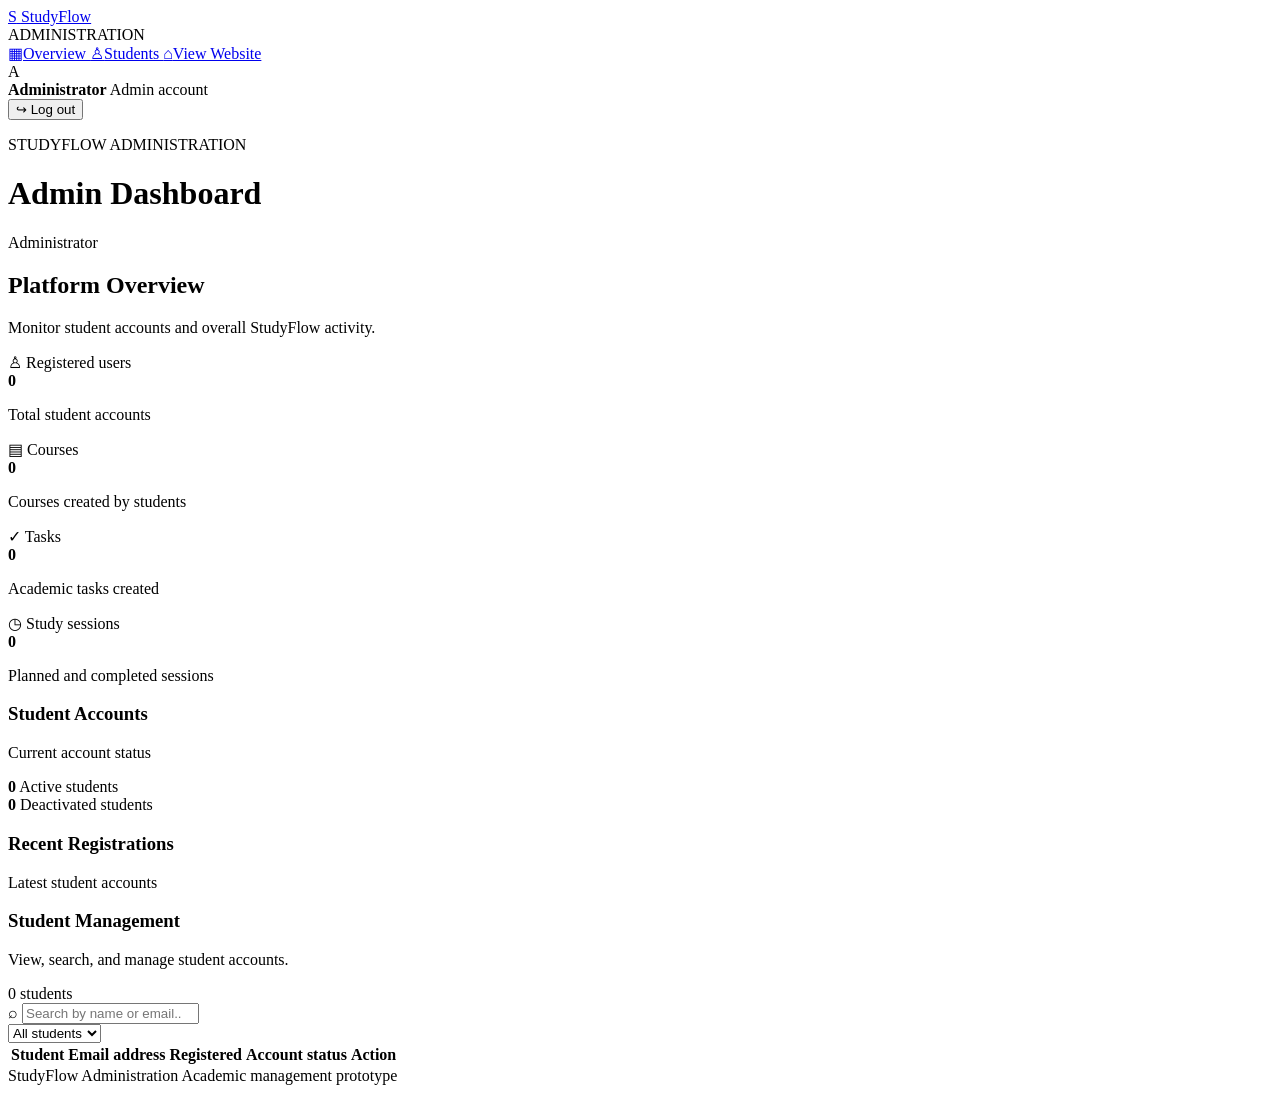
==== pages/admin-dashboard.html @ 158f88f8 "pages of my project" ====
<!DOCTYPE html>
<html lang="en">
<head>
    <meta charset="UTF-8">
    <meta name="viewport" content="width=device-width, initial-scale=1.0">
    <meta name="description" content="StudyFlow administrator dashboard.">
    <title>Admin Dashboard | StudyFlow</title>

    <link rel="stylesheet" href="../css/style.css">
    <link rel="stylesheet" href="../css/components.css">
    <link rel="stylesheet" href="../css/dashboard.css">
    <link rel="stylesheet" href="../css/responsive.css">

</head>

<body class="courses-page admin-page">
<div class="dashboard-layout">

    <aside class="sidebar">
        <a href="../index.html" class="sidebar-brand">
            <span class="brand-mark">S</span>
            <span>StudyFlow</span>
        </a>

        <div class="sidebar-section-label">ADMINISTRATION</div>

        <nav class="sidebar-nav">
            <a href="admin-dashboard.html" class="sidebar-link active">
                <span class="nav-icon">▦</span>Overview
            </a>
            <a href="#student-management" class="sidebar-link">
                <span class="nav-icon">♙</span>Students
            </a>
            <a href="../index.html" class="sidebar-link">
                <span class="nav-icon">⌂</span>View Website
            </a>
        </nav>

        <div class="sidebar-bottom">
            <div class="sidebar-user">
                <div class="user-avatar" id="admin-avatar">A</div>
                <div class="sidebar-user-info">
                    <strong id="admin-name">Administrator</strong>
                    <span>Admin account</span>
                </div>
            </div>

            <button type="button" class="sidebar-logout" id="admin-logout">
                ↪ Log out
            </button>
        </div>
    </aside>

    <main class="dashboard-main">
        <header class="dashboard-topbar">
            <div>
                <p class="topbar-label">STUDYFLOW ADMINISTRATION</p>
                <h1>Admin Dashboard</h1>
            </div>

            <span class="admin-role-badge">
                <span></span> Administrator
            </span>
        </header>

        <section class="admin-intro">
            <div>
                <h2>Platform Overview</h2>
                <p>Monitor student accounts and overall StudyFlow activity.</p>
            </div>
            <span class="admin-date" id="admin-current-date"></span>
        </section>

        <section class="admin-stat-grid">
            <article class="admin-stat-card">
                <div class="admin-stat-top">
                    <span class="admin-stat-icon mint">♙</span>
                    <span class="admin-stat-caption">Registered users</span>
                </div>
                <strong id="admin-total-students">0</strong>
                <p>Total student accounts</p>
            </article>

            <article class="admin-stat-card">
                <div class="admin-stat-top">
                    <span class="admin-stat-icon purple">▤</span>
                    <span class="admin-stat-caption">Courses</span>
                </div>
                <strong id="admin-total-courses">0</strong>
                <p>Courses created by students</p>
            </article>

            <article class="admin-stat-card">
                <div class="admin-stat-top">
                    <span class="admin-stat-icon orange">✓</span>
                    <span class="admin-stat-caption">Tasks</span>
                </div>
                <strong id="admin-total-tasks">0</strong>
                <p>Academic tasks created</p>
            </article>

            <article class="admin-stat-card">
                <div class="admin-stat-top">
                    <span class="admin-stat-icon blue">◷</span>
                    <span class="admin-stat-caption">Study sessions</span>
                </div>
                <strong id="admin-total-sessions">0</strong>
                <p>Planned and completed sessions</p>
            </article>
        </section>


        <section class="admin-summary-grid">
            <article class="admin-panel admin-account-summary">
                <div class="admin-panel-heading">
                    <div>
                        <h3>Student Accounts</h3>
                        <p>Current account status</p>
                    </div>
                </div>

                <div class="admin-account-stats">
                    <div>
                        <span class="admin-summary-dot active-dot"></span>
                        <div>
                            <strong id="admin-active-students">0</strong>
                            <span>Active students</span>
                        </div>
                    </div>

                    <div>
                        <span class="admin-summary-dot inactive-dot"></span>
                        <div>
                            <strong id="admin-inactive-students">0</strong>
                            <span>Deactivated students</span>
                        </div>
                    </div>
                </div>
            </article>

            <article class="admin-panel admin-registration-summary">
                <div class="admin-panel-heading">
                    <div>
                        <h3>Recent Registrations</h3>
                        <p>Latest student accounts</p>
                    </div>
                </div>

                <div id="admin-recent-students" class="admin-recent-list"></div>

                <p id="admin-recent-empty" class="admin-empty-message" hidden>
                    No student registrations yet.
                </p>
            </article>
        </section>


        <section class="admin-panel admin-students-panel" id="student-management">
            <div class="admin-panel-heading admin-students-heading">
                <div>
                    <h3>Student Management</h3>
                    <p>View, search, and manage student accounts.</p>
                </div>

                <span class="admin-student-count" id="admin-student-count">
                    0 students
                </span>
            </div>

            <div class="admin-student-controls">
                <div class="admin-search-box">
                    <span>⌕</span>
                    <input
                        type="search"
                        id="admin-student-search"
                        placeholder="Search by name or email..."
                        aria-label="Search students"
                    >
                </div>

                <select id="admin-status-filter" aria-label="Filter students by status">
                    <option value="all">All students</option>
                    <option value="active">Active</option>
                    <option value="inactive">Deactivated</option>
                </select>
            </div>

            <div class="admin-table-wrapper">
                <table class="admin-student-table">
                    <thead>
                        <tr>
                            <th>Student</th>
                            <th>Email address</th>
                            <th>Registered</th>
                            <th>Account status</th>
                            <th>Action</th>
                        </tr>
                    </thead>

                    <tbody id="admin-student-table-body"></tbody>
                </table>
            </div>

            <div id="admin-student-empty" class="admin-empty-state" hidden>
                <div class="admin-empty-icon">♙</div>
                <h3>No students found</h3>
                <p>Try changing your search or status filter.</p>
            </div>

        </section>

        <footer class="admin-page-footer">
            <span>StudyFlow Administration</span>
            <span>Academic management prototype</span>
        </footer>

    </main>
</div>
    <script src="../js/storage.js" defer></script>
    <script src="../js/admin.js" defer></script>

</body>
</html>
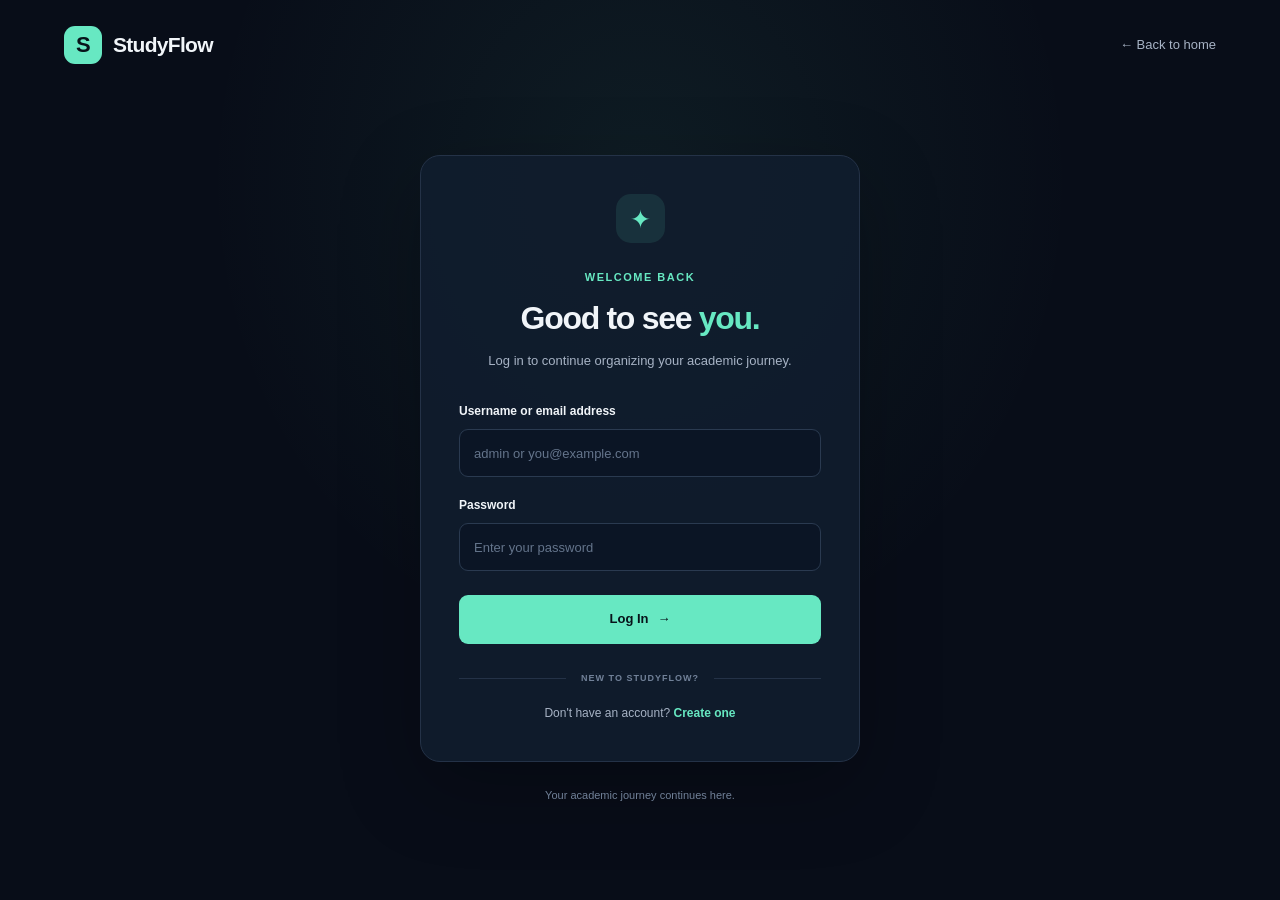
==== commit 304412a5: "some updated files" ====
--- a/pages/admin-dashboard.html
+++ b/pages/admin-dashboard.html
@@ -14,7 +14,7 @@
 </head>
 
 <body class="courses-page admin-page">
-<div class="dashboard-layout">
+    <div class="dashboard-layout">
 
     <aside class="sidebar">
         <a href="../index.html" class="sidebar-brand">
--- a/css/style.css
+++ b/css/style.css
@@ -0,0 +1,554 @@
+:root {
+    --bg-primary: #080D18;
+    --bg-secondary: #0D1524;
+    --bg-card: #111D2E;
+    --bg-elevated: #17243A;
+
+    --accent: #67E8C2;
+    --accent-hover: #4FD8AF;
+
+    --text-primary: #F1F5F9;
+    --text-secondary: #A7B3C5;
+    --text-muted: #718198;
+
+    --border: #243247;
+
+    --purple: #A78BFA;
+    --orange: #FDBA74;
+    --blue: #7DD3FC;
+    --pink: #FDA4AF;
+
+    --font-main: 'Inter', 'Segoe UI', Arial, sans-serif;
+
+    --radius-sm: 8px;
+    --radius-md: 14px;
+    --radius-lg: 20px;
+
+    --transition: 0.25s ease;
+}
+
+
+* {
+    margin: 0;
+    padding: 0;
+    box-sizing: border-box;
+}
+
+html {
+    scroll-behavior: smooth;
+}
+
+body {
+    font-family: var(--font-main);
+    background: var(--bg-primary);
+    color: var(--text-primary);
+    line-height: 1.6;
+    min-height: 100vh;
+}
+
+a {
+    text-decoration: none;
+    color: inherit;
+}
+
+button,
+input {
+    font: inherit;
+}
+
+button,
+a {
+    -webkit-tap-highlight-color: transparent;
+}
+
+.container {
+    width: min(1180px, 90%);
+    margin: 0 auto;
+}
+
+.section-padding {
+    padding: 100px 0;
+}
+
+.text-accent {
+    color: var(--accent);
+}
+
+
+.site-header {
+    border-bottom: 1px solid rgba(255, 255, 255, 0.06);
+    background: rgba(8, 13, 24, 0.92);
+    position: sticky;
+    top: 0;
+    z-index: 100;
+    backdrop-filter: blur(16px);
+}
+
+.navbar {
+    min-height: 82px;
+    display: flex;
+    justify-content: space-between;
+    align-items: center;
+    gap: 25px;
+}
+
+.brand {
+    display: inline-flex;
+    align-items: center;
+    gap: 11px;
+    font-size: 21px;
+    font-weight: 750;
+    letter-spacing: -0.7px;
+}
+
+.brand-icon {
+    width: 38px;
+    height: 38px;
+    display: grid;
+    place-items: center;
+    border-radius: 11px;
+    background: var(--accent);
+    color: #07131A;
+    font-size: 22px;
+    font-weight: 800;
+}
+
+.nav-links {
+    display: flex;
+    align-items: center;
+    gap: 35px;
+}
+
+.nav-links a {
+    font-size: 14px;
+    color: var(--text-secondary);
+    transition: var(--transition);
+}
+
+.nav-links a:hover {
+    color: var(--accent);
+}
+
+.nav-actions {
+    display: flex;
+    align-items: center;
+    gap: 12px;
+}
+
+
+.hero {
+    min-height: 660px;
+    display: grid;
+    grid-template-columns: 1fr 1.05fr;
+    align-items: center;
+    gap: 55px;
+    padding-top: 80px;
+    padding-bottom: 90px;
+}
+
+.hero-content {
+    max-width: 550px;
+}
+
+.eyebrow {
+    display: inline-flex;
+    align-items: center;
+    gap: 9px;
+    color: var(--accent);
+    font-size: 11px;
+    font-weight: 750;
+    letter-spacing: 1.4px;
+    margin-bottom: 25px;
+}
+
+.status-dot {
+    width: 8px;
+    height: 8px;
+    border-radius: 50%;
+    background: var(--accent);
+    box-shadow: 0 0 12px rgba(103, 232, 194, 0.6);
+}
+
+.hero h1 {
+    font-size: clamp(42px, 5.2vw, 67px);
+    line-height: 1.12;
+    letter-spacing: -3px;
+    font-weight: 800;
+    margin-bottom: 24px;
+}
+
+.hero-description {
+    color: var(--text-secondary);
+    font-size: 16px;
+    max-width: 490px;
+    line-height: 1.9;
+    margin-bottom: 32px;
+}
+
+.hero-actions {
+    display: flex;
+    flex-wrap: wrap;
+    gap: 13px;
+}
+
+.hero-note {
+    display: flex;
+    align-items: center;
+    gap: 10px;
+    color: var(--text-muted);
+    font-size: 12px;
+    margin-top: 28px;
+}
+
+.note-check {
+    color: var(--accent);
+    font-weight: bold;
+    font-size: 17px;
+}
+
+
+.hero-preview {
+    position: relative;
+    min-width: 0;
+}
+
+.preview-window {
+    background: #0D1728;
+    border: 1px solid #26374D;
+    border-radius: 19px;
+    overflow: hidden;
+    box-shadow: 0 30px 90px rgba(0, 0, 0, 0.35);
+    transform: perspective(1200px) rotateY(-3deg);
+}
+
+.preview-topbar {
+    height: 53px;
+    border-bottom: 1px solid var(--border);
+    display: flex;
+    align-items: center;
+    justify-content: space-between;
+    padding: 0 19px;
+}
+
+.window-dots {
+    display: flex;
+    gap: 6px;
+}
+
+.window-dots span {
+    width: 8px;
+    height: 8px;
+    background: #40516A;
+    border-radius: 50%;
+}
+
+.preview-label,
+.preview-muted {
+    color: var(--text-muted);
+    font-size: 9px;
+    letter-spacing: 1px;
+    font-weight: 700;
+}
+
+.preview-avatar {
+    width: 27px;
+    height: 27px;
+    display: grid;
+    place-items: center;
+    background: var(--accent);
+    color: #07131A;
+    border-radius: 50%;
+    font-weight: 800;
+    font-size: 12px;
+}
+
+.preview-body {
+    padding: 24px;
+}
+
+.preview-greeting {
+    margin-bottom: 22px;
+}
+
+.preview-greeting h3 {
+    font-size: 19px;
+    margin: 5px 0;
+}
+
+.preview-greeting p {
+    color: var(--text-muted);
+    font-size: 11px;
+}
+
+.preview-stats {
+    display: grid;
+    grid-template-columns: repeat(3, 1fr);
+    gap: 10px;
+    margin-bottom: 15px;
+}
+
+.stat-card {
+    display: flex;
+    flex-direction: column;
+    gap: 5px;
+    background: #142238;
+    border: 1px solid #26374D;
+    padding: 13px;
+    border-radius: 11px;
+}
+
+.stat-icon {
+    font-size: 17px;
+    font-weight: bold;
+}
+
+.mint { color: var(--accent); }
+.purple { color: var(--purple); }
+.orange { color: var(--orange); }
+.blue { color: var(--blue); }
+.pink { color: var(--pink); }
+
+.stat-card strong {
+    font-size: 23px;
+}
+
+.stat-card > span:last-child {
+    color: var(--text-muted);
+    font-size: 9px;
+}
+
+.preview-lower {
+    display: grid;
+    grid-template-columns: 0.85fr 1.15fr;
+    gap: 12px;
+}
+
+.preview-panel {
+    background: #142238;
+    border: 1px solid #26374D;
+    padding: 14px;
+    border-radius: 11px;
+    min-width: 0;
+}
+
+.panel-heading {
+    display: flex;
+    justify-content: space-between;
+    gap: 5px;
+    margin-bottom: 17px;
+}
+
+.panel-heading strong {
+    font-size: 11px;
+}
+
+.panel-heading span {
+    color: var(--text-muted);
+    font-size: 9px;
+}
+
+.progress-number {
+    display: flex;
+    align-items: baseline;
+    gap: 7px;
+    margin-bottom: 10px;
+}
+
+.progress-number strong {
+    font-size: 28px;
+}
+
+.progress-number span,
+.progress-caption {
+    color: var(--text-muted);
+    font-size: 9px;
+}
+
+.progress-track {
+    height: 6px;
+    background: #293B50;
+    border-radius: 20px;
+    overflow: hidden;
+}
+
+.progress-fill {
+    height: 100%;
+    width: 78%;
+    background: var(--accent);
+    border-radius: inherit;
+}
+
+.progress-caption {
+    margin-top: 12px;
+}
+
+.mini-task {
+    display: flex;
+    align-items: center;
+    gap: 8px;
+    margin-top: 15px;
+}
+
+.task-marker {
+    width: 7px;
+    height: 7px;
+    border-radius: 50%;
+    background: var(--accent);
+    flex-shrink: 0;
+}
+
+.purple-marker {
+    background: var(--purple);
+}
+
+.mini-task div {
+    flex: 1;
+    min-width: 0;
+}
+
+.mini-task strong,
+.mini-task small {
+    display: block;
+}
+
+.mini-task strong {
+    font-size: 9px;
+}
+
+.mini-task small {
+    font-size: 8px;
+    color: var(--text-muted);
+}
+
+.task-date {
+    font-size: 8px;
+    color: var(--orange);
+    white-space: nowrap;
+}
+
+.floating-note {
+    position: absolute;
+    bottom: -23px;
+    left: -28px;
+    display: flex;
+    align-items: center;
+    gap: 12px;
+    padding: 14px 18px;
+    background: #17283A;
+    border: 1px solid #345146;
+    border-radius: 13px;
+    box-shadow: 0 15px 35px rgba(0, 0, 0, 0.3);
+}
+
+.floating-check {
+    display: grid;
+    place-items: center;
+    width: 31px;
+    height: 31px;
+    border-radius: 9px;
+    background: rgba(103, 232, 194, 0.14);
+    color: var(--accent);
+}
+
+.floating-note strong,
+.floating-note small {
+    display: block;
+}
+
+.floating-note strong {
+    font-size: 11px;
+}
+
+.floating-note small {
+    color: var(--text-muted);
+    font-size: 9px;
+}
+
+
+.features-section {
+    background: var(--bg-secondary);
+    border-top: 1px solid rgba(255, 255, 255, 0.04);
+    border-bottom: 1px solid rgba(255, 255, 255, 0.04);
+}
+
+.section-heading {
+    max-width: 650px;
+    margin: 0 auto 50px;
+    text-align: center;
+}
+
+.section-label {
+    color: var(--accent);
+    font-size: 11px;
+    font-weight: 750;
+    letter-spacing: 1.5px;
+}
+
+.section-heading h2,
+.about-content h2 {
+    font-size: clamp(30px, 4vw, 43px);
+    line-height: 1.25;
+    letter-spacing: -1.5px;
+    margin: 13px 0;
+}
+
+.section-heading p,
+.about-content p {
+    color: var(--text-secondary);
+    font-size: 14px;
+    line-height: 1.9;
+}
+
+.feature-grid {
+    display: grid;
+    grid-template-columns: repeat(3, 1fr);
+    gap: 18px;
+}
+
+
+.about-section {
+    background:
+        radial-gradient(ellipse at 50% 100%, rgba(103, 232, 194, 0.07), transparent 65%),
+        var(--bg-primary);
+    text-align: center;
+}
+
+.about-content {
+    max-width: 700px;
+}
+
+.about-content p {
+    max-width: 580px;
+    margin: 0 auto 30px;
+}
+
+
+.site-footer {
+    border-top: 1px solid var(--border);
+    padding: 28px 0;
+    background: #070B13;
+}
+
+.footer-content {
+    display: flex;
+    align-items: center;
+    justify-content: space-between;
+    gap: 20px;
+    flex-wrap: wrap;
+}
+
+.footer-content .brand {
+    font-size: 17px;
+}
+
+.footer-content .brand-icon {
+    width: 31px;
+    height: 31px;
+    font-size: 18px;
+}
+
+.footer-content p,
+.copyright {
+    color: var(--text-muted);
+    font-size: 11px;
+}
--- a/css/components.css
+++ b/css/components.css
@@ -0,0 +1,2993 @@
+.btn {
+    display: inline-flex;
+    align-items: center;
+    justify-content: center;
+    gap: 9px;
+    padding: 10px 17px;
+    border: 1px solid transparent;
+    border-radius: 9px;
+    font-size: 13px;
+    font-weight: 650;
+    cursor: pointer;
+    transition: 0.25s ease;
+}
+
+.btn-primary {
+    background: var(--accent);
+    color: #07131A;
+}
+
+.btn-primary:hover {
+    background: var(--accent-hover);
+    transform: translateY(-2px);
+    box-shadow: 0 8px 25px rgba(103, 232, 194, 0.15);
+}
+
+.btn-outline {
+    border-color: var(--border);
+    color: var(--text-primary);
+    background: transparent;
+}
+
+.btn-outline:hover {
+    border-color: var(--accent);
+    color: var(--accent);
+}
+
+.btn-ghost {
+    border-color: var(--border);
+    color: var(--text-primary);
+    background: transparent;
+}
+
+.btn-ghost:hover {
+    background: var(--bg-elevated);
+    border-color: #40516A;
+}
+
+.btn-large {
+    padding: 14px 21px;
+    font-size: 14px;
+}
+
+
+.feature-card {
+    padding: 27px;
+    background: var(--bg-card);
+    border: 1px solid var(--border);
+    border-radius: var(--radius-lg);
+    transition: 0.25s ease;
+}
+
+.feature-card:hover {
+    transform: translateY(-5px);
+    border-color: rgba(103, 232, 194, 0.4);
+    background: #142238;
+}
+
+.feature-icon {
+    width: 45px;
+    height: 45px;
+    display: grid;
+    place-items: center;
+    border-radius: 12px;
+    background: var(--bg-elevated);
+    font-size: 21px;
+    margin-bottom: 20px;
+}
+
+.feature-icon.purple {
+    background: rgba(167, 139, 250, 0.12);
+}
+
+.feature-icon.orange {
+    background: rgba(253, 186, 116, 0.12);
+}
+
+.feature-icon.blue {
+    background: rgba(125, 211, 252, 0.12);
+}
+
+.feature-icon.pink {
+    background: rgba(253, 164, 175, 0.12);
+}
+
+.feature-card h3 {
+    font-size: 16px;
+    margin-bottom: 10px;
+}
+
+.feature-card p {
+    color: var(--text-secondary);
+    font-size: 13px;
+    line-height: 1.8;
+}
+
+
+
+
+.courses-page {
+    min-height: 100vh;
+}
+
+.courses-page .dashboard-layout {
+    display: flex;
+    min-height: 100vh;
+}
+
+.courses-page .sidebar {
+    width: 250px;
+    min-width: 250px;
+    min-height: 100vh;
+    display: flex;
+    flex-direction: column;
+    padding: 28px 18px;
+    background: var(--bg-secondary);
+    border-right: 1px solid var(--border);
+}
+
+.courses-page .sidebar-brand {
+    display: flex;
+    align-items: center;
+    gap: 11px;
+    color: var(--text-primary);
+    font-size: 19px;
+    font-weight: 750;
+    text-decoration: none;
+    margin: 0 0 42px 5px;
+}
+
+.courses-page .brand-mark {
+    width: 35px;
+    height: 35px;
+    display: grid;
+    place-items: center;
+    border-radius: 11px;
+    background: var(--accent);
+    color: #080D18;
+    font-weight: 800;
+}
+
+.courses-page .sidebar-section-label {
+    margin: 0 0 13px 10px;
+    color: var(--text-muted);
+    font-size: 10px;
+    font-weight: 750;
+    letter-spacing: 1.2px;
+}
+
+.courses-page .sidebar-nav {
+    display: grid;
+    gap: 7px;
+}
+
+.courses-page .sidebar-link {
+    display: flex;
+    align-items: center;
+    gap: 13px;
+    padding: 12px 13px;
+    border-radius: 9px;
+    color: var(--text-secondary);
+    text-decoration: none;
+    font-size: 13px;
+    font-weight: 550;
+    transition: 0.2s ease;
+}
+
+.courses-page .sidebar-link:hover,
+.courses-page .sidebar-link.active {
+    background: rgba(103, 232, 194, 0.09);
+    color: var(--accent);
+}
+
+.courses-page .nav-icon {
+    width: 19px;
+    text-align: center;
+    font-size: 17px;
+}
+
+.courses-page .sidebar-bottom {
+    margin-top: auto;
+    padding-top: 22px;
+    border-top: 1px solid var(--border);
+}
+
+.courses-page .sidebar-user {
+    display: flex;
+    align-items: center;
+    gap: 11px;
+    margin-bottom: 16px;
+}
+
+.courses-page .user-avatar {
+    width: 37px;
+    height: 37px;
+    display: grid;
+    place-items: center;
+    border-radius: 50%;
+    background: rgba(103, 232, 194, 0.14);
+    color: var(--accent);
+    font-weight: 750;
+}
+
+.courses-page .sidebar-user-info {
+    display: grid;
+    gap: 4px;
+    min-width: 0;
+}
+
+.courses-page .sidebar-user-info strong {
+    overflow: hidden;
+    color: var(--text-primary);
+    font-size: 12px;
+    text-overflow: ellipsis;
+    white-space: nowrap;
+}
+
+.courses-page .sidebar-user-info span {
+    color: var(--text-muted);
+    font-size: 11px;
+}
+
+.courses-page .sidebar-logout {
+    width: 100%;
+    padding: 10px;
+    border: 0;
+    border-radius: 8px;
+    background: transparent;
+    color: var(--text-secondary);
+    text-align: left;
+    cursor: pointer;
+}
+
+.courses-page .sidebar-logout:hover {
+    background: rgba(253, 164, 175, 0.08);
+    color: var(--pink);
+}
+
+.courses-page .dashboard-main {
+    flex: 1;
+    min-width: 0;
+    padding: 34px clamp(20px, 4vw, 55px);
+}
+
+.courses-page .dashboard-topbar,
+.courses-page .courses-list-heading,
+.courses-page .course-form-heading {
+    display: flex;
+    align-items: center;
+    justify-content: space-between;
+    gap: 20px;
+}
+
+.courses-page .topbar-label,
+.courses-page .course-stat-label {
+    margin: 0 0 8px;
+    color: var(--text-muted);
+    font-size: 10px;
+    font-weight: 750;
+    letter-spacing: 1.1px;
+}
+
+.courses-page .dashboard-topbar h1 {
+    margin: 0;
+    color: var(--text-primary);
+    font-size: clamp(25px, 3vw, 32px);
+}
+
+.courses-page .courses-intro {
+    margin: 34px 0 22px;
+}
+
+.courses-page .courses-intro h2,
+.courses-page .courses-list-heading h2,
+.courses-page .course-form-heading h2 {
+    margin: 0 0 7px;
+    color: var(--text-primary);
+    font-size: 18px;
+}
+
+.courses-page .courses-intro p,
+.courses-page .courses-list-heading p,
+.courses-page .course-form-heading p {
+    margin: 0;
+    color: var(--text-muted);
+    font-size: 13px;
+}
+
+.courses-page .course-stat-grid {
+    display: grid;
+    grid-template-columns: repeat(2, minmax(0, 1fr));
+    gap: 17px;
+    margin-bottom: 35px;
+}
+
+.courses-page .course-stat-card {
+    padding: 22px;
+    border: 1px solid var(--border);
+    border-radius: 13px;
+    background: var(--bg-card);
+}
+
+.courses-page .course-stat-card strong {
+    display: block;
+    margin: 4px 0 7px;
+    color: var(--text-primary);
+    font-size: 29px;
+}
+
+.courses-page .course-stat-note {
+    color: var(--text-muted);
+    font-size: 12px;
+}
+
+.courses-page .course-form-panel {
+    margin-bottom: 35px;
+    padding: 24px;
+    border: 1px solid var(--border);
+    border-radius: 14px;
+    background: var(--bg-card);
+}
+
+.courses-page .course-form-panel[hidden] {
+    display: none;
+}
+
+.courses-page .icon-button {
+    width: 34px;
+    height: 34px;
+    border: 1px solid var(--border);
+    border-radius: 8px;
+    background: transparent;
+    color: var(--text-secondary);
+    font-size: 22px;
+    cursor: pointer;
+}
+
+.courses-page .course-form-grid {
+    display: grid;
+    grid-template-columns: repeat(2, minmax(0, 1fr));
+    gap: 18px;
+    margin-top: 24px;
+}
+
+.courses-page .form-field {
+    display: grid;
+    gap: 8px;
+}
+
+.courses-page .form-field-full {
+    grid-column: 1 / -1;
+}
+
+.courses-page .form-field label {
+    color: var(--text-secondary);
+    font-size: 12px;
+    font-weight: 650;
+}
+
+.courses-page .form-field input,
+.courses-page .form-field textarea,
+.courses-page .course-search input {
+    width: 100%;
+    padding: 12px 13px;
+    border: 1px solid var(--border);
+    border-radius: 8px;
+    outline: none;
+    background: var(--bg-secondary);
+    color: var(--text-primary);
+    font: inherit;
+    font-size: 13px;
+}
+
+.courses-page .form-field input:focus,
+.courses-page .form-field textarea:focus,
+.courses-page .course-search input:focus {
+    border-color: var(--accent);
+}
+
+.courses-page .form-field textarea {
+    resize: vertical;
+}
+
+.courses-page .course-form-message {
+    min-height: 18px;
+    margin: 12px 0 0;
+    font-size: 12px;
+}
+
+.courses-page .course-form-message.error {
+    color: var(--pink);
+}
+
+.courses-page .course-form-message.success {
+    color: var(--accent);
+}
+
+.courses-page .course-form-actions {
+    display: flex;
+    justify-content: flex-end;
+    gap: 10px;
+    margin-top: 18px;
+}
+
+.courses-page .courses-list-heading {
+    margin-bottom: 20px;
+}
+
+.courses-page .course-search {
+    position: relative;
+    width: min(260px, 100%);
+}
+
+.courses-page .course-search span {
+    position: absolute;
+    top: 8px;
+    left: 12px;
+    color: var(--text-muted);
+    font-size: 20px;
+}
+
+.courses-page .course-search input {
+    padding-left: 38px;
+}
+
+.courses-page .course-grid {
+    display: grid;
+    grid-template-columns: repeat(2, minmax(0, 1fr));
+    gap: 17px;
+}
+
+.courses-page .course-card {
+    min-width: 0;
+    padding: 21px;
+    border: 1px solid var(--border);
+    border-radius: 13px;
+    background: var(--bg-card);
+    transition: transform 0.2s ease, border-color 0.2s ease;
+}
+
+.courses-page .course-card:hover {
+    transform: translateY(-3px);
+    border-color: rgba(103, 232, 194, 0.45);
+}
+
+.courses-page .course-card-top {
+    display: flex;
+    align-items: flex-start;
+    justify-content: space-between;
+    gap: 12px;
+}
+
+.courses-page .course-code {
+    display: inline-block;
+    padding: 6px 9px;
+    border-radius: 6px;
+    background: rgba(103, 232, 194, 0.1);
+    color: var(--accent);
+    font-size: 10px;
+    font-weight: 750;
+    letter-spacing: 0.5px;
+}
+
+.courses-page .course-card h3 {
+    margin: 16px 0 8px;
+    color: var(--text-primary);
+    font-size: 16px;
+    overflow-wrap: anywhere;
+}
+
+.courses-page .course-description {
+    min-height: 38px;
+    margin: 0 0 17px;
+    color: var(--text-muted);
+    font-size: 12px;
+    line-height: 1.6;
+    overflow-wrap: anywhere;
+}
+
+.courses-page .course-meta {
+    display: flex;
+    flex-wrap: wrap;
+    gap: 8px 16px;
+    padding-top: 14px;
+    border-top: 1px solid var(--border);
+    color: var(--text-secondary);
+    font-size: 11px;
+}
+
+.courses-page .course-card-actions {
+    display: flex;
+    justify-content: flex-end;
+    gap: 8px;
+    margin-top: 17px;
+}
+
+.courses-page .course-action {
+    padding: 7px 11px;
+    border: 1px solid var(--border);
+    border-radius: 7px;
+    background: transparent;
+    color: var(--text-secondary);
+    font-size: 11px;
+    cursor: pointer;
+}
+
+.courses-page .course-action:hover {
+    border-color: var(--accent);
+    color: var(--accent);
+}
+
+.courses-page .course-action.delete:hover {
+    border-color: var(--pink);
+    color: var(--pink);
+}
+
+.courses-page .courses-empty-state {
+    padding: 55px 20px;
+    border: 1px dashed var(--border);
+    border-radius: 13px;
+    text-align: center;
+}
+
+.courses-page .courses-empty-state[hidden] {
+    display: none;
+}
+
+.courses-page .empty-state-icon {
+    margin-bottom: 14px;
+    color: var(--accent);
+    font-size: 35px;
+}
+
+.courses-page .courses-empty-state h3 {
+    margin: 0 0 8px;
+    color: var(--text-primary);
+}
+
+.courses-page .courses-empty-state p {
+    margin: 0 0 20px;
+    color: var(--text-muted);
+    font-size: 13px;
+}
+
+@media (max-width: 900px) {
+    .courses-page .sidebar {
+        width: 210px;
+        min-width: 210px;
+    }
+
+    .courses-page .course-grid {
+        grid-template-columns: 1fr;
+    }
+}
+
+@media (max-width: 650px) {
+    .courses-page .dashboard-layout {
+        display: block;
+    }
+
+    .courses-page .sidebar {
+        position: relative;
+        top: auto;
+        left: auto;
+        z-index: auto;
+        width: 100%;
+        height: auto;
+        min-width: 0;
+        min-height: auto;
+        padding: 15px;
+        transform: none;
+    }
+
+    .courses-page .sidebar-brand {
+        margin-bottom: 18px;
+    }
+
+    .courses-page .sidebar-nav {
+        grid-template-columns: repeat(2, minmax(0, 1fr));
+    }
+
+    .courses-page .sidebar-bottom {
+        margin-top: 18px;
+        padding-top: 14px;
+    }
+
+    .courses-page .dashboard-main {
+        margin-left: 0;
+        padding: 25px 16px;
+    }
+
+    .courses-page .course-stat-grid,
+    .courses-page .course-form-grid {
+        grid-template-columns: 1fr;
+    }
+
+    .courses-page .form-field-full {
+        grid-column: auto;
+    }
+
+    .courses-page .courses-list-heading {
+        align-items: flex-start;
+        flex-direction: column;
+    }
+
+    .courses-page .course-search {
+        width: 100%;
+    }
+}
+
+
+
+
+
+.tasks-page .tasks-intro {
+    margin: 30px 0 22px;
+}
+
+.tasks-page .tasks-intro h2,
+.tasks-page .tasks-list-heading h2,
+.tasks-page .task-form-heading h2 {
+    margin: 0 0 7px;
+    color: var(--text-primary);
+    font-size: 18px;
+}
+
+.tasks-page .tasks-intro p,
+.tasks-page .tasks-list-heading p,
+.tasks-page .task-form-heading p {
+    margin: 0;
+    color: var(--text-muted);
+    font-size: 13px;
+}
+
+.tasks-page .task-stat-grid {
+    display: grid;
+    grid-template-columns: repeat(4, minmax(0, 1fr));
+    gap: 14px;
+    margin-bottom: 32px;
+}
+
+.tasks-page .task-stat-card {
+    padding: 19px;
+    border: 1px solid var(--border);
+    border-radius: 12px;
+    background: var(--bg-card);
+}
+
+.tasks-page .task-stat-label {
+    color: var(--text-muted);
+    font-size: 10px;
+    font-weight: 750;
+    letter-spacing: 1px;
+}
+
+.tasks-page .task-stat-card strong {
+    display: block;
+    margin: 9px 0 5px;
+    color: var(--text-primary);
+    font-size: 27px;
+}
+
+.tasks-page .task-stat-note {
+    color: var(--text-muted);
+    font-size: 11px;
+}
+
+.tasks-page .task-form-panel {
+    margin-bottom: 32px;
+    padding: 24px;
+    border: 1px solid var(--border);
+    border-radius: 14px;
+    background: var(--bg-card);
+}
+
+.tasks-page .task-form-panel[hidden] {
+    display: none;
+}
+
+.tasks-page .task-form-heading {
+    display: flex;
+    align-items: center;
+    justify-content: space-between;
+    gap: 20px;
+}
+
+.tasks-page .task-form-grid {
+    display: grid;
+    grid-template-columns: repeat(2, minmax(0, 1fr));
+    gap: 18px;
+    margin-top: 24px;
+}
+
+.tasks-page .task-field {
+    display: grid;
+    gap: 8px;
+}
+
+.tasks-page .task-field-full {
+    grid-column: 1 / -1;
+}
+
+.tasks-page .task-field label,
+.tasks-page .task-filter label {
+    color: var(--text-secondary);
+    font-size: 12px;
+    font-weight: 650;
+}
+
+.tasks-page .task-field input,
+.tasks-page .task-field select,
+.tasks-page .task-field textarea,
+.tasks-page .task-filter select,
+.tasks-page .task-search input {
+    width: 100%;
+    min-width: 0;
+    padding: 12px 13px;
+    border: 1px solid var(--border);
+    border-radius: 8px;
+    outline: none;
+    background: var(--bg-secondary);
+    color: var(--text-primary);
+    font: inherit;
+    font-size: 13px;
+}
+
+.tasks-page .task-field input:focus,
+.tasks-page .task-field select:focus,
+.tasks-page .task-field textarea:focus,
+.tasks-page .task-filter select:focus,
+.tasks-page .task-search input:focus {
+    border-color: var(--accent);
+}
+
+.tasks-page .task-field select,
+.tasks-page .task-filter select {
+    cursor: pointer;
+}
+
+.tasks-page .task-field textarea {
+    resize: vertical;
+}
+
+.tasks-page .task-form-message {
+    min-height: 18px;
+    margin: 12px 0 0;
+    font-size: 12px;
+}
+
+.tasks-page .task-form-message.error {
+    color: var(--pink);
+}
+
+.tasks-page .task-form-message.success {
+    color: var(--accent);
+}
+
+.tasks-page .task-form-actions {
+    display: flex;
+    justify-content: flex-end;
+    gap: 10px;
+    margin-top: 18px;
+}
+
+.tasks-page .tasks-list-heading {
+    display: flex;
+    align-items: center;
+    justify-content: space-between;
+    gap: 18px;
+    margin-bottom: 18px;
+}
+
+.tasks-page .task-search {
+    position: relative;
+    width: min(260px, 100%);
+}
+
+.tasks-page .task-search span {
+    position: absolute;
+    top: 8px;
+    left: 12px;
+    color: var(--text-muted);
+    font-size: 20px;
+}
+
+.tasks-page .task-search input {
+    padding-left: 38px;
+}
+
+.tasks-page .task-filter-bar {
+    display: flex;
+    flex-wrap: wrap;
+    gap: 13px;
+    margin-bottom: 20px;
+    padding: 16px;
+    border: 1px solid var(--border);
+    border-radius: 11px;
+    background: var(--bg-card);
+}
+
+.tasks-page .task-filter {
+    display: grid;
+    flex: 1;
+    min-width: 140px;
+    gap: 7px;
+}
+
+.tasks-page .task-filter select {
+    padding: 9px 10px;
+}
+
+.tasks-page .task-list {
+    display: grid;
+    gap: 12px;
+}
+
+.tasks-page .task-list[hidden] {
+    display: none;
+}
+
+.tasks-page .task-item {
+    display: grid;
+    grid-template-columns: auto minmax(0, 1fr) auto;
+    align-items: center;
+    gap: 15px;
+    padding: 18px;
+    border: 1px solid var(--border);
+    border-radius: 12px;
+    background: var(--bg-card);
+    transition: border-color 0.2s ease;
+}
+
+.tasks-page .task-item:hover {
+    border-color: rgba(103, 232, 194, 0.4);
+}
+
+.tasks-page .task-check {
+    width: 19px;
+    height: 19px;
+    accent-color: var(--accent);
+    cursor: pointer;
+}
+
+.tasks-page .task-content {
+    min-width: 0;
+}
+
+.tasks-page .task-title-row {
+    display: flex;
+    flex-wrap: wrap;
+    align-items: center;
+    gap: 9px;
+}
+
+.tasks-page .task-title {
+    margin: 0;
+    color: var(--text-primary);
+    font-size: 14px;
+    overflow-wrap: anywhere;
+}
+
+.tasks-page .task-item.is-completed .task-title {
+    color: var(--text-muted);
+    text-decoration: line-through;
+}
+
+.tasks-page .task-description {
+    margin: 7px 0 9px;
+    color: var(--text-muted);
+    font-size: 12px;
+    line-height: 1.5;
+    overflow-wrap: anywhere;
+}
+
+.tasks-page .task-meta {
+    display: flex;
+    flex-wrap: wrap;
+    gap: 7px 14px;
+    color: var(--text-muted);
+    font-size: 11px;
+}
+
+.tasks-page .task-badge {
+    display: inline-flex;
+    align-items: center;
+    padding: 5px 8px;
+    border-radius: 5px;
+    font-size: 10px;
+    font-weight: 700;
+}
+
+.tasks-page .priority-high {
+    background: rgba(253, 130, 153, 0.12);
+    color: var(--pink);
+}
+
+.tasks-page .priority-medium {
+    background: rgba(253, 186, 116, 0.12);
+    color: var(--orange);
+}
+
+.tasks-page .priority-low {
+    background: rgba(125, 211, 252, 0.12);
+    color: var(--blue);
+}
+
+.tasks-page .status-pending {
+    background: rgba(167, 139, 250, 0.12);
+    color: var(--purple);
+}
+
+.tasks-page .status-in-progress {
+    background: rgba(125, 211, 252, 0.12);
+    color: var(--blue);
+}
+
+.tasks-page .status-completed {
+    background: rgba(103, 232, 194, 0.12);
+    color: var(--accent);
+}
+
+.tasks-page .task-overdue {
+    color: var(--pink);
+    font-weight: 700;
+}
+
+.tasks-page .task-actions {
+    display: flex;
+    flex-wrap: wrap;
+    justify-content: flex-end;
+    gap: 7px;
+}
+
+.tasks-page .task-action {
+    padding: 7px 10px;
+    border: 1px solid var(--border);
+    border-radius: 7px;
+    background: transparent;
+    color: var(--text-secondary);
+    font-size: 11px;
+    cursor: pointer;
+}
+
+.tasks-page .task-action:hover {
+    border-color: var(--accent);
+    color: var(--accent);
+}
+
+.tasks-page .task-action.delete:hover {
+    border-color: var(--pink);
+    color: var(--pink);
+}
+
+.tasks-page .tasks-empty-state {
+    padding: 50px 20px;
+    border: 1px dashed var(--border);
+    border-radius: 13px;
+    text-align: center;
+}
+
+.tasks-page .tasks-empty-state[hidden] {
+    display: none;
+}
+
+.tasks-page .task-empty-icon {
+    margin-bottom: 14px;
+    color: var(--accent);
+    font-size: 36px;
+}
+
+.tasks-page .tasks-empty-state h3 {
+    margin: 0 0 8px;
+    color: var(--text-primary);
+}
+
+.tasks-page .tasks-empty-state p {
+    margin: 0 0 20px;
+    color: var(--text-muted);
+    font-size: 13px;
+}
+
+@media (max-width: 1000px) {
+    .tasks-page .task-stat-grid {
+        grid-template-columns: repeat(2, minmax(0, 1fr));
+    }
+}
+
+@media (max-width: 650px) {
+    .tasks-page .task-form-grid {
+        grid-template-columns: 1fr;
+    }
+
+    .tasks-page .task-field-full {
+        grid-column: auto;
+    }
+
+    .tasks-page .tasks-list-heading {
+        align-items: flex-start;
+        flex-direction: column;
+    }
+
+    .tasks-page .task-search {
+        width: 100%;
+    }
+
+    .tasks-page .task-item {
+        grid-template-columns: auto minmax(0, 1fr);
+    }
+
+    .tasks-page .task-actions {
+        grid-column: 2;
+        justify-content: flex-start;
+    }
+}
+
+
+
+
+
+
+.schedule-page .schedule-intro {
+    margin: 30px 0 22px;
+}
+
+.schedule-page .schedule-intro h2,
+.schedule-page .schedule-content-heading h2,
+.schedule-page .schedule-form-heading h2 {
+    margin: 0 0 7px;
+    color: var(--text-primary);
+    font-size: 18px;
+}
+
+.schedule-page .schedule-intro p,
+.schedule-page .schedule-content-heading p,
+.schedule-page .schedule-form-heading p {
+    margin: 0;
+    color: var(--text-muted);
+    font-size: 13px;
+}
+
+.schedule-page .schedule-summary-grid {
+    display: grid;
+    grid-template-columns: repeat(3, minmax(0, 1fr));
+    gap: 15px;
+    margin-bottom: 32px;
+}
+
+.schedule-page .schedule-summary-card {
+    padding: 20px;
+    border: 1px solid var(--border);
+    border-radius: 12px;
+    background: var(--bg-card);
+}
+
+.schedule-page .schedule-summary-label {
+    color: var(--text-muted);
+    font-size: 10px;
+    font-weight: 750;
+    letter-spacing: 1px;
+}
+
+.schedule-page .schedule-summary-card strong {
+    display: block;
+    margin: 9px 0 5px;
+    color: var(--text-primary);
+    font-size: 27px;
+}
+
+.schedule-page .schedule-summary-note {
+    color: var(--text-muted);
+    font-size: 11px;
+}
+
+.schedule-page .schedule-form-panel {
+    margin-bottom: 32px;
+    padding: 24px;
+    border: 1px solid var(--border);
+    border-radius: 14px;
+    background: var(--bg-card);
+}
+
+.schedule-page .schedule-form-panel[hidden] {
+    display: none;
+}
+
+.schedule-page .schedule-form-heading {
+    display: flex;
+    align-items: center;
+    justify-content: space-between;
+    gap: 20px;
+}
+
+.schedule-page .schedule-form-grid {
+    display: grid;
+    grid-template-columns: repeat(2, minmax(0, 1fr));
+    gap: 18px;
+    margin-top: 24px;
+}
+
+.schedule-page .schedule-field {
+    display: grid;
+    gap: 8px;
+}
+
+.schedule-page .schedule-field-full {
+    grid-column: 1 / -1;
+}
+
+.schedule-page .schedule-field label,
+.schedule-page .schedule-date-control label {
+    color: var(--text-secondary);
+    font-size: 12px;
+    font-weight: 650;
+}
+
+.schedule-page .schedule-field input,
+.schedule-page .schedule-field select,
+.schedule-page .schedule-field textarea,
+.schedule-page .schedule-date-control input {
+    width: 100%;
+    min-width: 0;
+    padding: 12px 13px;
+    border: 1px solid var(--border);
+    border-radius: 8px;
+    outline: none;
+    background: var(--bg-secondary);
+    color: var(--text-primary);
+    font: inherit;
+    font-size: 13px;
+}
+
+.schedule-page .schedule-field input:focus,
+.schedule-page .schedule-field select:focus,
+.schedule-page .schedule-field textarea:focus,
+.schedule-page .schedule-date-control input:focus {
+    border-color: var(--accent);
+}
+
+.schedule-page .schedule-field select {
+    cursor: pointer;
+}
+
+.schedule-page .schedule-field textarea {
+    resize: vertical;
+}
+
+.schedule-page .schedule-form-message {
+    min-height: 18px;
+    margin: 12px 0 0;
+    font-size: 12px;
+}
+
+.schedule-page .schedule-form-message.error {
+    color: var(--pink);
+}
+
+.schedule-page .schedule-form-message.success {
+    color: var(--accent);
+}
+
+.schedule-page .schedule-form-actions {
+    display: flex;
+    justify-content: flex-end;
+    gap: 10px;
+    margin-top: 18px;
+}
+
+.schedule-page .schedule-content {
+    padding: 23px;
+    border: 1px solid var(--border);
+    border-radius: 14px;
+    background: var(--bg-card);
+}
+
+.schedule-page .schedule-content-heading {
+    display: flex;
+    align-items: center;
+    justify-content: space-between;
+    gap: 18px;
+    padding-bottom: 22px;
+    border-bottom: 1px solid var(--border);
+}
+
+.schedule-page .schedule-date-control {
+    display: grid;
+    gap: 7px;
+    width: min(190px, 100%);
+}
+
+.schedule-page .schedule-date-control input {
+    padding: 9px 10px;
+}
+
+.schedule-page .schedule-day-heading {
+    display: flex;
+    align-items: center;
+    justify-content: space-between;
+    gap: 15px;
+    margin: 22px 0 17px;
+}
+
+.schedule-page .schedule-day-label {
+    color: var(--text-muted);
+    font-size: 9px;
+    font-weight: 750;
+    letter-spacing: 1.1px;
+}
+
+.schedule-page .schedule-day-heading h3 {
+    margin: 6px 0 0;
+    color: var(--text-primary);
+    font-size: 17px;
+}
+
+.schedule-page .schedule-today-button {
+    padding: 8px 13px;
+    border: 1px solid var(--border);
+    border-radius: 7px;
+    background: transparent;
+    color: var(--accent);
+    font-size: 11px;
+    cursor: pointer;
+}
+
+.schedule-page .schedule-today-button:hover {
+    border-color: var(--accent);
+}
+
+.schedule-page .schedule-session-list {
+    display: grid;
+    gap: 12px;
+}
+
+.schedule-page .schedule-session-list[hidden] {
+    display: none;
+}
+
+.schedule-page .schedule-session-card {
+    display: grid;
+    grid-template-columns: 105px minmax(0, 1fr) auto;
+    align-items: center;
+    gap: 18px;
+    padding: 17px;
+    border: 1px solid var(--border);
+    border-radius: 11px;
+    background: var(--bg-secondary);
+}
+
+.schedule-page .session-time {
+    display: grid;
+    gap: 5px;
+    padding-right: 14px;
+    border-right: 1px solid var(--border);
+}
+
+.schedule-page .session-time strong {
+    color: var(--accent);
+    font-size: 13px;
+}
+
+.schedule-page .session-time span {
+    color: var(--text-muted);
+    font-size: 10px;
+}
+
+.schedule-page .session-details {
+    min-width: 0;
+}
+
+.schedule-page .session-details h4 {
+    margin: 0 0 7px;
+    color: var(--text-primary);
+    font-size: 14px;
+    overflow-wrap: anywhere;
+}
+
+.schedule-page .session-course {
+    margin: 0 0 7px;
+    color: var(--text-secondary);
+    font-size: 11px;
+}
+
+.schedule-page .session-notes {
+    margin: 0;
+    color: var(--text-muted);
+    font-size: 11px;
+    line-height: 1.5;
+    overflow-wrap: anywhere;
+}
+
+.schedule-page .session-status {
+    display: inline-flex;
+    margin-top: 9px;
+    padding: 5px 8px;
+    border-radius: 5px;
+    font-size: 10px;
+    font-weight: 700;
+}
+
+.schedule-page .session-status.planned {
+    background: rgba(125, 211, 252, 0.12);
+    color: var(--blue);
+}
+
+.schedule-page .session-status.completed {
+    background: rgba(103, 232, 194, 0.12);
+    color: var(--accent);
+}
+
+.schedule-page .session-status.skipped {
+    background: rgba(253, 164, 175, 0.12);
+    color: var(--pink);
+}
+
+.schedule-page .session-actions {
+    display: flex;
+    flex-direction: column;
+    gap: 7px;
+}
+
+.schedule-page .session-action {
+    padding: 7px 10px;
+    border: 1px solid var(--border);
+    border-radius: 7px;
+    background: transparent;
+    color: var(--text-secondary);
+    font-size: 10px;
+    cursor: pointer;
+}
+
+.schedule-page .session-action:hover {
+    border-color: var(--accent);
+    color: var(--accent);
+}
+
+.schedule-page .session-action.delete:hover {
+    border-color: var(--pink);
+    color: var(--pink);
+}
+
+.schedule-page .schedule-empty-state {
+    padding: 45px 20px;
+    text-align: center;
+    border: 1px dashed var(--border);
+    border-radius: 11px;
+}
+
+.schedule-page .schedule-empty-state[hidden] {
+    display: none;
+}
+
+.schedule-page .schedule-empty-icon {
+    margin-bottom: 13px;
+    color: var(--accent);
+    font-size: 36px;
+}
+
+.schedule-page .schedule-empty-state h3 {
+    margin: 0 0 8px;
+    color: var(--text-primary);
+}
+
+.schedule-page .schedule-empty-state p {
+    margin: 0 0 20px;
+    color: var(--text-muted);
+    font-size: 13px;
+}
+
+@media (max-width: 850px) {
+    .schedule-page .schedule-summary-grid {
+        grid-template-columns: repeat(2, minmax(0, 1fr));
+    }
+
+    .schedule-page .schedule-session-card {
+        grid-template-columns: 90px minmax(0, 1fr);
+    }
+
+    .schedule-page .session-actions {
+        grid-column: 2;
+        flex-direction: row;
+    }
+}
+
+@media (max-width: 650px) {
+    .schedule-page .schedule-form-grid {
+        grid-template-columns: 1fr;
+    }
+
+    .schedule-page .schedule-field-full {
+        grid-column: auto;
+    }
+
+    .schedule-page .schedule-content-heading {
+        align-items: flex-start;
+        flex-direction: column;
+    }
+
+    .schedule-page .schedule-date-control {
+        width: 100%;
+    }
+
+    .schedule-page .schedule-session-card {
+        grid-template-columns: 1fr;
+        gap: 12px;
+    }
+
+    .schedule-page .session-time {
+        display: flex;
+        align-items: center;
+        gap: 10px;
+        padding: 0 0 10px;
+        border-right: 0;
+        border-bottom: 1px solid var(--border);
+    }
+
+    .schedule-page .session-actions {
+        grid-column: auto;
+    }
+}
+
+
+
+
+
+
+.progress-page {
+    min-height: 100vh;
+}
+
+.progress-page .progress-intro {
+    margin: 34px 0 22px;
+}
+
+.progress-page .progress-intro h2 {
+    margin: 0 0 7px;
+    color: var(--text-primary);
+    font-size: 18px;
+}
+
+.progress-page .progress-intro p {
+    margin: 0;
+    color: var(--text-muted);
+    font-size: 13px;
+    line-height: 1.7;
+}
+
+
+.progress-page .progress-summary-grid {
+    display: grid;
+    grid-template-columns: repeat(4, minmax(0, 1fr));
+    gap: 14px;
+    margin-bottom: 32px;
+}
+
+.progress-page .progress-summary-card {
+    min-width: 0;
+    padding: 19px;
+    border: 1px solid var(--border);
+    border-radius: 12px;
+    background: var(--bg-card);
+}
+
+.progress-page .progress-summary-label {
+    color: var(--text-muted);
+    font-size: 10px;
+    font-weight: 750;
+    letter-spacing: 1px;
+}
+
+.progress-page .progress-summary-card strong {
+    display: block;
+    margin: 9px 0 5px;
+    color: var(--text-primary);
+    font-size: 27px;
+}
+
+.progress-page .progress-summary-note {
+    color: var(--text-muted);
+    font-size: 11px;
+}
+
+
+.progress-page .progress-overview-grid {
+    display: grid;
+    grid-template-columns: 1.2fr 0.8fr;
+    gap: 17px;
+    margin-bottom: 32px;
+}
+
+.progress-page .progress-panel {
+    min-width: 0;
+    padding: 24px;
+    border: 1px solid var(--border);
+    border-radius: 14px;
+    background: var(--bg-card);
+}
+
+.progress-page .progress-section-heading {
+    display: flex;
+    align-items: center;
+    justify-content: space-between;
+    gap: 15px;
+    margin-bottom: 22px;
+}
+
+.progress-page .progress-section-heading h2 {
+    margin: 0 0 7px;
+    color: var(--text-primary);
+    font-size: 17px;
+}
+
+.progress-page .progress-section-heading p {
+    margin: 0;
+    color: var(--text-muted);
+    font-size: 12px;
+    line-height: 1.6;
+}
+
+
+.progress-page .progress-overall-content {
+    display: flex;
+    align-items: center;
+    justify-content: center;
+    gap: 40px;
+    padding: 8px 0;
+}
+
+.progress-page .progress-ring {
+    --progress-value: 0%;
+
+    width: 165px;
+    height: 165px;
+    flex: 0 0 165px;
+    display: grid;
+    place-items: center;
+    position: relative;
+    border-radius: 50%;
+
+    background: conic-gradient(
+        var(--accent) var(--progress-value),
+        var(--bg-elevated) var(--progress-value)
+    );
+}
+
+.progress-page .progress-ring::before {
+    content: "";
+    position: absolute;
+    width: 128px;
+    height: 128px;
+    border-radius: 50%;
+    background: var(--bg-card);
+}
+
+.progress-page .progress-ring-inner {
+    z-index: 1;
+    display: flex;
+    flex-direction: column;
+    align-items: center;
+    gap: 5px;
+}
+
+.progress-page .progress-ring-inner strong {
+    color: var(--text-primary);
+    font-size: 28px;
+    letter-spacing: -1px;
+}
+
+.progress-page .progress-ring-inner span {
+    color: var(--text-muted);
+    font-size: 11px;
+}
+
+
+.progress-page .progress-breakdown {
+    display: flex;
+    flex-direction: column;
+    gap: 20px;
+    min-width: 145px;
+}
+
+.progress-page .progress-breakdown-item {
+    display: flex;
+    align-items: center;
+    justify-content: space-between;
+    gap: 15px;
+    color: var(--text-secondary);
+    font-size: 12px;
+}
+
+.progress-page .progress-breakdown-item > span {
+    display: flex;
+    align-items: center;
+    gap: 9px;
+}
+
+.progress-page .progress-breakdown-item strong {
+    color: var(--text-primary);
+    font-size: 14px;
+}
+
+.progress-page .progress-dot {
+    width: 9px;
+    height: 9px;
+    display: inline-block;
+    border-radius: 3px;
+}
+
+.progress-page .progress-dot.completed {
+    background: var(--accent);
+}
+
+.progress-page .progress-dot.in-progress {
+    background: var(--purple);
+}
+
+.progress-page .progress-dot.pending {
+    background: var(--orange);
+}
+
+
+.progress-page .progress-time-icon {
+    width: 37px;
+    height: 37px;
+    display: grid;
+    place-items: center;
+    border-radius: 10px;
+    color: var(--accent);
+    background: rgba(103, 232, 194, 0.1);
+    font-size: 19px;
+}
+
+.progress-page .progress-time-content {
+    display: flex;
+    flex-direction: column;
+    gap: 8px;
+    margin: 17px 0 23px;
+}
+
+.progress-page .progress-time-content strong {
+    color: var(--accent);
+    font-size: 36px;
+    letter-spacing: -1px;
+}
+
+.progress-page .progress-time-content span {
+    color: var(--text-muted);
+    font-size: 12px;
+}
+
+.progress-page .progress-time-divider {
+    height: 1px;
+    background: var(--border);
+}
+
+.progress-page .progress-time-footer {
+    display: flex;
+    align-items: center;
+    justify-content: space-between;
+    gap: 15px;
+    padding-top: 16px;
+    color: var(--text-secondary);
+    font-size: 12px;
+}
+
+.progress-page .progress-time-footer strong {
+    color: var(--text-primary);
+    font-size: 14px;
+}
+
+
+.progress-page .progress-course-section {
+    margin-bottom: 32px;
+}
+
+.progress-page .progress-section-count {
+    color: var(--text-muted);
+    font-size: 11px;
+    white-space: nowrap;
+}
+
+.progress-page .progress-course-list {
+    display: flex;
+    flex-direction: column;
+    gap: 22px;
+}
+
+.progress-page .progress-course-item {
+    display: flex;
+    flex-direction: column;
+    gap: 10px;
+}
+
+.progress-page .progress-course-info {
+    display: flex;
+    align-items: center;
+    justify-content: space-between;
+    gap: 15px;
+}
+
+.progress-page .progress-course-name {
+    min-width: 0;
+}
+
+.progress-page .progress-course-name strong {
+    display: block;
+    overflow: hidden;
+    color: var(--text-primary);
+    font-size: 13px;
+    font-weight: 600;
+    text-overflow: ellipsis;
+    white-space: nowrap;
+}
+
+.progress-page .progress-course-name span {
+    display: block;
+    margin-top: 4px;
+    color: var(--text-muted);
+    font-size: 11px;
+}
+
+.progress-page .progress-course-percentage {
+    color: var(--accent);
+    font-size: 13px;
+    font-weight: 700;
+    white-space: nowrap;
+}
+
+.progress-page .progress-course-track {
+    height: 8px;
+    overflow: hidden;
+    border-radius: 20px;
+    background: var(--bg-elevated);
+}
+
+.progress-page .progress-course-fill {
+    height: 100%;
+    border-radius: inherit;
+    background: var(--accent);
+    transition: width 0.3s ease;
+}
+
+
+.progress-page .progress-empty-state {
+    padding: 45px 20px;
+    border: 1px dashed var(--border);
+    border-radius: 12px;
+    text-align: center;
+}
+
+.progress-page .progress-empty-state[hidden] {
+    display: none;
+}
+
+.progress-page .progress-empty-icon {
+    margin-bottom: 14px;
+    color: var(--accent);
+    font-size: 32px;
+}
+
+.progress-page .progress-empty-state h3 {
+    margin: 0 0 8px;
+    color: var(--text-primary);
+    font-size: 15px;
+}
+
+.progress-page .progress-empty-state p {
+    margin: 0 0 20px;
+    color: var(--text-muted);
+    font-size: 12px;
+    line-height: 1.7;
+}
+
+
+.progress-page .progress-weekly-section {
+    margin-bottom: 25px;
+}
+
+.progress-page .progress-weekly-chart {
+    display: grid;
+    grid-template-columns: repeat(7, minmax(0, 1fr));
+    align-items: end;
+    gap: 14px;
+    min-height: 190px;
+    padding: 10px 5px 0;
+}
+
+.progress-page .weekly-day-column {
+    height: 180px;
+    min-width: 0;
+    display: flex;
+    flex-direction: column;
+    align-items: center;
+    justify-content: flex-end;
+    gap: 9px;
+}
+
+.progress-page .weekly-day-value {
+    color: var(--text-secondary);
+    font-size: 10px;
+    white-space: nowrap;
+}
+
+.progress-page .weekly-day-bar-area {
+    width: 100%;
+    height: 125px;
+    display: flex;
+    align-items: flex-end;
+    justify-content: center;
+    border-bottom: 1px solid var(--border);
+}
+
+.progress-page .weekly-day-bar {
+    width: min(34px, 75%);
+    min-height: 4px;
+    border-radius: 7px 7px 2px 2px;
+    background: rgba(103, 232, 194, 0.6);
+    transition: height 0.3s ease;
+}
+
+.progress-page .weekly-day-bar.today {
+    background: var(--accent);
+}
+
+.progress-page .weekly-day-label {
+    color: var(--text-muted);
+    font-size: 11px;
+}
+
+.progress-page .progress-weekly-footer {
+    display: flex;
+    align-items: center;
+    justify-content: space-between;
+    gap: 15px;
+    margin-top: 17px;
+    padding-top: 16px;
+    border-top: 1px solid var(--border);
+    color: var(--text-secondary);
+    font-size: 12px;
+}
+
+.progress-page .progress-weekly-footer strong {
+    color: var(--text-primary);
+    font-size: 14px;
+}
+
+
+.progress-page .progress-page-footer {
+    padding: 4px 0 18px;
+    text-align: center;
+}
+
+.progress-page .progress-page-footer p {
+    margin: 0;
+    color: var(--text-muted);
+    font-size: 12px;
+}
+
+
+@media (max-width: 1100px) {
+    .progress-page .progress-summary-grid {
+        grid-template-columns: repeat(2, minmax(0, 1fr));
+    }
+
+    .progress-page .progress-overview-grid {
+        grid-template-columns: 1fr;
+    }
+}
+
+@media (max-width: 900px) {
+    .progress-page .progress-overall-content {
+        justify-content: flex-start;
+    }
+}
+
+@media (max-width: 650px) {
+    .progress-page .progress-summary-grid {
+        grid-template-columns: 1fr;
+        gap: 12px;
+    }
+
+    .progress-page .progress-panel {
+        padding: 18px;
+    }
+
+    .progress-page .progress-section-heading {
+        align-items: flex-start;
+    }
+
+    .progress-page .progress-overall-content {
+        flex-direction: column;
+        gap: 25px;
+    }
+
+    .progress-page .progress-breakdown {
+        width: 100%;
+    }
+
+    .progress-page .progress-ring {
+        width: 155px;
+        height: 155px;
+        flex-basis: 155px;
+    }
+
+    .progress-page .progress-ring::before {
+        width: 120px;
+        height: 120px;
+    }
+
+    .progress-page .progress-time-content strong {
+        font-size: 31px;
+    }
+
+    .progress-page .progress-weekly-chart {
+        gap: 5px;
+    }
+
+    .progress-page .weekly-day-value {
+        font-size: 9px;
+    }
+
+    .progress-page .weekly-day-label {
+        font-size: 10px;
+    }
+
+    .progress-page .weekly-day-bar {
+        width: 65%;
+    }
+}
+
+
+
+
+
+
+
+.reminders-page .reminders-intro {
+    margin: 34px 0 22px;
+}
+
+.reminders-page .reminders-intro h2 {
+    margin: 0 0 7px;
+    color: var(--text-primary);
+    font-size: 19px;
+}
+
+.reminders-page .reminders-intro p,
+.reminders-page .reminders-list-heading p {
+    margin: 0;
+    color: var(--text-muted);
+    font-size: 13px;
+}
+
+.reminders-page .reminder-stat-grid {
+    display: grid;
+    grid-template-columns: repeat(4, minmax(0, 1fr));
+    gap: 16px;
+    margin-bottom: 28px;
+}
+
+.reminders-page .reminder-stat-card {
+    display: flex;
+    flex-direction: column;
+    gap: 9px;
+    padding: 21px;
+    background: var(--bg-card);
+    border: 1px solid var(--border);
+    border-radius: 13px;
+}
+
+.reminders-page .reminder-stat-label {
+    color: var(--text-secondary);
+    font-size: 12px;
+    font-weight: 600;
+}
+
+.reminders-page .reminder-stat-card strong {
+    color: var(--text-primary);
+    font-size: 29px;
+    line-height: 1.2;
+}
+
+.reminders-page .reminder-stat-note {
+    color: var(--text-muted);
+    font-size: 11px;
+}
+
+.reminders-page .reminders-list-panel {
+    padding: 25px;
+    background: var(--bg-card);
+    border: 1px solid var(--border);
+    border-radius: 14px;
+}
+
+.reminders-page .reminders-list-heading {
+    display: flex;
+    justify-content: space-between;
+    align-items: center;
+    gap: 18px;
+    margin-bottom: 23px;
+}
+
+.reminders-page .reminders-list-heading h2 {
+    margin: 0 0 7px;
+    color: var(--text-primary);
+    font-size: 18px;
+}
+
+.reminders-page .reminder-notification-button {
+    display: inline-flex;
+    align-items: center;
+    gap: 8px;
+    padding: 10px 14px;
+    color: var(--accent);
+    background: rgba(103, 232, 194, 0.08);
+    border: 1px solid rgba(103, 232, 194, 0.22);
+    border-radius: 9px;
+    font-size: 12px;
+    font-weight: 650;
+    cursor: pointer;
+    transition: 0.2s ease;
+}
+
+.reminders-page .reminder-notification-button:hover {
+    background: rgba(103, 232, 194, 0.15);
+}
+
+.reminders-page .reminder-filter-bar {
+    display: flex;
+    flex-wrap: wrap;
+    gap: 9px;
+    padding-bottom: 19px;
+    border-bottom: 1px solid var(--border);
+}
+
+.reminders-page .reminder-filter {
+    padding: 8px 15px;
+    color: var(--text-secondary);
+    background: transparent;
+    border: 1px solid var(--border);
+    border-radius: 8px;
+    font-size: 12px;
+    cursor: pointer;
+    transition: 0.2s ease;
+}
+
+.reminders-page .reminder-filter:hover,
+.reminders-page .reminder-filter.active {
+    color: var(--accent);
+    background: rgba(103, 232, 194, 0.09);
+    border-color: rgba(103, 232, 194, 0.35);
+}
+
+.reminders-page .reminder-list {
+    display: flex;
+    flex-direction: column;
+}
+
+.reminders-page .reminder-item {
+    display: flex;
+    justify-content: space-between;
+    align-items: center;
+    gap: 18px;
+    padding: 19px 2px;
+    border-bottom: 1px solid var(--border);
+}
+
+.reminders-page .reminder-item:last-child {
+    border-bottom: none;
+}
+
+.reminders-page .reminder-item-main {
+    display: flex;
+    align-items: flex-start;
+    gap: 14px;
+    min-width: 0;
+}
+
+.reminders-page .reminder-item-marker {
+    display: flex;
+    align-items: center;
+    justify-content: center;
+    flex-shrink: 0;
+    width: 39px;
+    height: 39px;
+    color: var(--accent);
+    background: rgba(103, 232, 194, 0.09);
+    border-radius: 11px;
+    font-size: 17px;
+}
+
+.reminders-page .reminder-item-content {
+    min-width: 0;
+}
+
+.reminders-page .reminder-item-title {
+    margin: 0 0 6px;
+    color: var(--text-primary);
+    font-size: 14px;
+    font-weight: 650;
+    overflow-wrap: anywhere;
+}
+
+.reminders-page .reminder-item-description {
+    margin: 0 0 9px;
+    color: var(--text-muted);
+    font-size: 12px;
+    line-height: 1.5;
+    overflow-wrap: anywhere;
+}
+
+.reminders-page .reminder-item-meta {
+    display: flex;
+    flex-wrap: wrap;
+    align-items: center;
+    gap: 8px;
+    color: var(--text-muted);
+    font-size: 11px;
+}
+
+.reminders-page .reminder-tag {
+    padding: 4px 8px;
+    color: var(--text-secondary);
+    background: var(--bg-elevated);
+    border-radius: 5px;
+    font-size: 10px;
+    font-weight: 650;
+}
+
+.reminders-page .reminder-priority-high {
+    color: #FDA4AF;
+    background: rgba(253, 164, 175, 0.1);
+}
+
+.reminders-page .reminder-priority-low {
+    color: var(--blue);
+    background: rgba(125, 211, 252, 0.1);
+}
+
+.reminders-page .reminder-priority-normal {
+    color: var(--orange);
+    background: rgba(253, 186, 116, 0.1);
+}
+
+.reminders-page .reminder-item-status {
+    color: var(--text-muted);
+    font-size: 11px;
+}
+
+.reminders-page .reminder-item-status.overdue {
+    color: #FDA4AF;
+}
+
+.reminders-page .reminder-item-status.completed {
+    color: var(--accent);
+}
+
+.reminders-page .reminder-item-actions {
+    display: flex;
+    flex-shrink: 0;
+    align-items: center;
+    gap: 7px;
+}
+
+.reminders-page .reminder-action-button {
+    padding: 7px 9px;
+    color: var(--text-secondary);
+    background: var(--bg-elevated);
+    border: 1px solid var(--border);
+    border-radius: 7px;
+    font-size: 11px;
+    cursor: pointer;
+    transition: 0.2s ease;
+}
+
+.reminders-page .reminder-action-button:hover {
+    color: var(--accent);
+    border-color: var(--accent);
+}
+
+.reminders-page .reminder-action-button.delete:hover {
+    color: #FDA4AF;
+    border-color: #FDA4AF;
+}
+
+.reminders-page .reminder-empty-state {
+    padding: 55px 20px;
+    text-align: center;
+}
+
+.reminders-page .reminder-empty-icon {
+    display: flex;
+    align-items: center;
+    justify-content: center;
+    width: 58px;
+    height: 58px;
+    margin: 0 auto 17px;
+    color: var(--accent);
+    background: rgba(103, 232, 194, 0.09);
+    border-radius: 16px;
+    font-size: 25px;
+}
+
+.reminders-page .reminder-empty-state h3 {
+    margin: 0 0 8px;
+    color: var(--text-primary);
+    font-size: 16px;
+}
+
+.reminders-page .reminder-empty-state p {
+    margin: 0 0 20px;
+    color: var(--text-muted);
+    font-size: 12px;
+    line-height: 1.6;
+}
+
+.reminders-page .reminders-page-footer {
+    display: flex;
+    justify-content: space-between;
+    gap: 15px;
+    margin-top: 28px;
+    padding: 18px 0;
+    color: var(--text-muted);
+    font-size: 11px;
+}
+
+.reminders-page .reminder-modal[hidden] {
+    display: none;
+}
+
+.reminders-page .reminder-modal {
+    position: fixed;
+    inset: 0;
+    z-index: 1000;
+    display: flex;
+    align-items: center;
+    justify-content: center;
+    padding: 20px;
+}
+
+.reminders-page .reminder-modal-backdrop {
+    position: absolute;
+    inset: 0;
+    background: rgba(2, 6, 15, 0.78);
+    backdrop-filter: blur(5px);
+}
+
+.reminders-page .reminder-modal-content {
+    position: relative;
+    z-index: 1;
+    width: 100%;
+    max-width: 560px;
+    max-height: 90vh;
+    overflow-y: auto;
+    padding: 28px;
+    background: var(--bg-secondary);
+    border: 1px solid var(--border);
+    border-radius: 16px;
+    box-shadow: 0 24px 80px rgba(0, 0, 0, 0.35);
+}
+
+.reminders-page .reminder-form-heading {
+    display: flex;
+    justify-content: space-between;
+    gap: 15px;
+    margin-bottom: 25px;
+}
+
+.reminders-page .reminder-form-heading h2 {
+    margin: 0 0 7px;
+    color: var(--text-primary);
+    font-size: 21px;
+}
+
+.reminders-page .reminder-form-heading p:last-child {
+    margin: 0;
+    color: var(--text-muted);
+    font-size: 12px;
+}
+
+.reminders-page .reminder-modal-close {
+    align-self: flex-start;
+    width: 33px;
+    height: 33px;
+    color: var(--text-secondary);
+    background: var(--bg-elevated);
+    border: 1px solid var(--border);
+    border-radius: 8px;
+    font-size: 21px;
+    cursor: pointer;
+}
+
+.reminders-page .reminder-form-group {
+    display: flex;
+    flex-direction: column;
+    gap: 8px;
+    margin-bottom: 17px;
+}
+
+.reminders-page .reminder-form-group label {
+    color: var(--text-secondary);
+    font-size: 12px;
+    font-weight: 650;
+}
+
+.reminders-page .reminder-form-group input,
+.reminders-page .reminder-form-group select,
+.reminders-page .reminder-form-group textarea {
+    width: 100%;
+    padding: 12px 13px;
+    color: var(--text-primary);
+    background: var(--bg-card);
+    border: 1px solid var(--border);
+    border-radius: 8px;
+    outline: none;
+    font: inherit;
+    font-size: 12px;
+}
+
+.reminders-page .reminder-form-group input:focus,
+.reminders-page .reminder-form-group select:focus,
+.reminders-page .reminder-form-group textarea:focus {
+    border-color: var(--accent);
+}
+
+.reminders-page .reminder-form-group textarea {
+    resize: vertical;
+    min-height: 85px;
+}
+
+.reminders-page .reminder-form-group select option {
+    color: var(--text-primary);
+    background: var(--bg-secondary);
+}
+
+.reminders-page .reminder-form-row {
+    display: grid;
+    grid-template-columns: 1fr 1fr;
+    gap: 15px;
+}
+
+.reminders-page .reminder-form-error {
+    margin: 0 0 15px;
+    color: #FDA4AF;
+    font-size: 12px;
+}
+
+.reminders-page .reminder-form-actions {
+    display: flex;
+    justify-content: flex-end;
+    gap: 10px;
+    margin-top: 23px;
+    padding-top: 18px;
+    border-top: 1px solid var(--border);
+}
+
+.reminders-page .btn-secondary {
+    padding: 11px 17px;
+    color: var(--text-secondary);
+    background: var(--bg-elevated);
+    border: 1px solid var(--border);
+    border-radius: 8px;
+    font-size: 12px;
+    cursor: pointer;
+}
+
+@media (max-width: 1100px) {
+    .reminders-page .reminder-stat-grid {
+        grid-template-columns: repeat(2, minmax(0, 1fr));
+    }
+}
+
+@media (max-width: 900px) {
+    .reminders-page .reminders-list-panel {
+        padding: 20px;
+    }
+
+    .reminders-page .reminder-item {
+        align-items: flex-start;
+    }
+}
+
+@media (max-width: 650px) {
+    .reminders-page .reminder-stat-grid {
+        grid-template-columns: 1fr 1fr;
+        gap: 11px;
+    }
+
+    .reminders-page .reminder-stat-card {
+        padding: 16px;
+    }
+
+    .reminders-page .reminders-list-heading {
+        align-items: flex-start;
+        flex-direction: column;
+    }
+
+    .reminders-page .reminder-item {
+        flex-direction: column;
+        gap: 13px;
+    }
+
+    .reminders-page .reminder-item-actions {
+        padding-left: 52px;
+    }
+
+    .reminders-page .reminder-form-row {
+        grid-template-columns: 1fr;
+        gap: 0;
+    }
+
+    .reminders-page .reminder-modal-content {
+        padding: 21px;
+    }
+
+    .reminders-page .reminders-page-footer {
+        flex-direction: column;
+    }
+}
+
+
+
+
+
+
+
+
+.admin-page .admin-intro {
+    display: flex;
+    align-items: flex-end;
+    justify-content: space-between;
+    gap: 20px;
+    margin: 34px 0 22px;
+}
+
+.admin-page .admin-intro h2 {
+    margin: 0 0 7px;
+    color: var(--text-primary);
+    font-size: 19px;
+}
+
+.admin-page .admin-intro p,
+.admin-page .admin-panel-heading p {
+    margin: 0;
+    color: var(--text-muted);
+    font-size: 13px;
+}
+
+.admin-page .admin-date {
+    color: var(--text-secondary);
+    font-size: 12px;
+}
+
+.admin-page .admin-role-badge {
+    display: inline-flex;
+    align-items: center;
+    gap: 8px;
+    padding: 9px 13px;
+    border: 1px solid rgba(103, 232, 194, 0.2);
+    border-radius: 30px;
+    background: rgba(103, 232, 194, 0.08);
+    color: var(--accent);
+    font-size: 12px;
+    font-weight: 700;
+    white-space: nowrap;
+}
+
+.admin-page .admin-role-badge span {
+    width: 7px;
+    height: 7px;
+    border-radius: 50%;
+    background: var(--accent);
+}
+
+.admin-page .admin-stat-grid {
+    display: grid;
+    grid-template-columns: repeat(4, minmax(0, 1fr));
+    gap: 16px;
+    margin-bottom: 20px;
+}
+
+.admin-page .admin-stat-card,
+.admin-page .admin-panel {
+    min-width: 0;
+    padding: 21px;
+    border: 1px solid var(--border);
+    border-radius: 14px;
+    background: var(--bg-card);
+}
+
+.admin-page .admin-stat-top {
+    display: flex;
+    align-items: center;
+    justify-content: space-between;
+    gap: 8px;
+    margin-bottom: 19px;
+}
+
+.admin-page .admin-stat-icon {
+    display: grid;
+    place-items: center;
+    width: 37px;
+    height: 37px;
+    border-radius: 10px;
+    font-size: 18px;
+}
+
+.admin-page .admin-stat-icon.mint {
+    color: var(--accent);
+    background: rgba(103, 232, 194, 0.1);
+}
+
+.admin-page .admin-stat-icon.purple {
+    color: var(--purple);
+    background: rgba(167, 139, 250, 0.1);
+}
+
+.admin-page .admin-stat-icon.orange {
+    color: var(--orange);
+    background: rgba(253, 186, 116, 0.1);
+}
+
+.admin-page .admin-stat-icon.blue {
+    color: var(--blue);
+    background: rgba(125, 211, 252, 0.1);
+}
+
+.admin-page .admin-stat-caption {
+    color: var(--text-muted);
+    font-size: 11px;
+    text-align: right;
+}
+
+.admin-page .admin-stat-card > strong {
+    display: block;
+    margin-bottom: 6px;
+    color: var(--text-primary);
+    font-size: 29px;
+    font-weight: 750;
+}
+
+.admin-page .admin-stat-card > p {
+    margin: 0;
+    color: var(--text-muted);
+    font-size: 11px;
+}
+
+.admin-page .admin-summary-grid {
+    display: grid;
+    grid-template-columns: 0.9fr 1.1fr;
+    gap: 17px;
+    margin-bottom: 22px;
+}
+
+.admin-page .admin-panel-heading {
+    display: flex;
+    align-items: center;
+    justify-content: space-between;
+    gap: 15px;
+    margin-bottom: 20px;
+}
+
+.admin-page .admin-panel-heading h3 {
+    margin: 0 0 6px;
+    color: var(--text-primary);
+    font-size: 15px;
+}
+
+.admin-page .admin-account-stats {
+    display: grid;
+    grid-template-columns: 1fr 1fr;
+    gap: 15px;
+}
+
+.admin-page .admin-account-stats > div {
+    display: flex;
+    align-items: center;
+    gap: 11px;
+    padding: 15px;
+    border: 1px solid var(--border);
+    border-radius: 11px;
+    background: var(--bg-secondary);
+}
+
+.admin-page .admin-summary-dot {
+    width: 9px;
+    height: 9px;
+    flex-shrink: 0;
+    border-radius: 50%;
+}
+
+.admin-page .active-dot {
+    background: var(--accent);
+}
+
+.admin-page .inactive-dot {
+    background: var(--pink);
+}
+
+.admin-page .admin-account-stats strong {
+    display: block;
+    margin-bottom: 4px;
+    color: var(--text-primary);
+    font-size: 22px;
+}
+
+.admin-page .admin-account-stats span:last-child {
+    color: var(--text-muted);
+    font-size: 11px;
+}
+
+.admin-page .admin-recent-list {
+    display: flex;
+    flex-direction: column;
+    gap: 12px;
+}
+
+.admin-page .admin-recent-item {
+    display: flex;
+    align-items: center;
+    gap: 11px;
+    min-width: 0;
+}
+
+.admin-page .admin-recent-avatar,
+.admin-page .admin-student-avatar {
+    display: grid;
+    place-items: center;
+    flex-shrink: 0;
+    border-radius: 50%;
+    background: rgba(103, 232, 194, 0.1);
+    color: var(--accent);
+    font-weight: 750;
+}
+
+.admin-page .admin-recent-avatar {
+    width: 35px;
+    height: 35px;
+    font-size: 12px;
+}
+
+.admin-page .admin-recent-info {
+    display: flex;
+    flex-direction: column;
+    gap: 4px;
+    min-width: 0;
+}
+
+.admin-page .admin-recent-info strong {
+    overflow: hidden;
+    color: var(--text-primary);
+    font-size: 12px;
+    text-overflow: ellipsis;
+    white-space: nowrap;
+}
+
+.admin-page .admin-recent-info span {
+    color: var(--text-muted);
+    font-size: 11px;
+}
+
+.admin-page .admin-students-panel {
+    margin-bottom: 25px;
+    scroll-margin-top: 25px;
+}
+
+.admin-page .admin-student-count {
+    padding: 7px 10px;
+    border-radius: 20px;
+    background: var(--bg-elevated);
+    color: var(--text-secondary);
+    font-size: 11px;
+    white-space: nowrap;
+}
+
+.admin-page .admin-student-controls {
+    display: flex;
+    align-items: center;
+    gap: 12px;
+    margin-bottom: 18px;
+}
+
+.admin-page .admin-search-box {
+    display: flex;
+    align-items: center;
+    gap: 10px;
+    flex: 1;
+    min-width: 0;
+    padding: 0 13px;
+    border: 1px solid var(--border);
+    border-radius: 9px;
+    background: var(--bg-secondary);
+    color: var(--text-muted);
+}
+
+.admin-page .admin-search-box > span {
+    font-size: 20px;
+}
+
+.admin-page .admin-search-box input {
+    width: 100%;
+    min-width: 0;
+    padding: 12px 0;
+    border: 0;
+    outline: 0;
+    background: transparent;
+    color: var(--text-primary);
+    font: inherit;
+    font-size: 12px;
+}
+
+.admin-page .admin-search-box input::placeholder {
+    color: var(--text-muted);
+}
+
+.admin-page .admin-student-controls select {
+    min-width: 145px;
+    padding: 12px;
+    border: 1px solid var(--border);
+    border-radius: 9px;
+    outline: none;
+    background: var(--bg-secondary);
+    color: var(--text-secondary);
+    font: inherit;
+    font-size: 12px;
+}
+
+.admin-page .admin-table-wrapper {
+    width: 100%;
+    overflow-x: auto;
+}
+
+.admin-page .admin-student-table {
+    width: 100%;
+    border-collapse: collapse;
+    text-align: left;
+}
+
+.admin-page .admin-student-table th {
+    padding: 13px 12px;
+    border-bottom: 1px solid var(--border);
+    color: var(--text-muted);
+    font-size: 10px;
+    font-weight: 700;
+    letter-spacing: 0.5px;
+    text-transform: uppercase;
+    white-space: nowrap;
+}
+
+.admin-page .admin-student-table td {
+    padding: 14px 12px;
+    border-bottom: 1px solid var(--border);
+    color: var(--text-secondary);
+    font-size: 12px;
+    white-space: nowrap;
+}
+
+.admin-page .admin-student-table tbody tr:last-child td {
+    border-bottom: 0;
+}
+
+.admin-page .admin-student-identity {
+    display: flex;
+    align-items: center;
+    gap: 10px;
+}
+
+.admin-page .admin-student-avatar {
+    width: 34px;
+    height: 34px;
+    font-size: 11px;
+}
+
+.admin-page .admin-student-name {
+    color: var(--text-primary);
+    font-weight: 650;
+}
+
+.admin-page .admin-status {
+    display: inline-flex;
+    align-items: center;
+    gap: 6px;
+    padding: 6px 9px;
+    border-radius: 20px;
+    font-size: 10px;
+    font-weight: 700;
+}
+
+.admin-page .admin-status::before {
+    width: 6px;
+    height: 6px;
+    border-radius: 50%;
+    background: currentColor;
+    content: "";
+}
+
+.admin-page .admin-status.active {
+    background: rgba(103, 232, 194, 0.09);
+    color: var(--accent);
+}
+
+.admin-page .admin-status.inactive {
+    background: rgba(253, 164, 175, 0.09);
+    color: var(--pink);
+}
+
+.admin-page .admin-action-button {
+    padding: 7px 10px;
+    border: 1px solid var(--border);
+    border-radius: 7px;
+    background: var(--bg-elevated);
+    color: var(--text-secondary);
+    font: inherit;
+    font-size: 10px;
+    font-weight: 650;
+    cursor: pointer;
+    transition: 0.2s ease;
+}
+
+.admin-page .admin-action-button:hover {
+    border-color: var(--accent);
+    color: var(--accent);
+}
+
+.admin-page .admin-action-button.deactivate:hover {
+    border-color: var(--pink);
+    color: var(--pink);
+}
+
+.admin-page .admin-empty-state,
+.admin-page .admin-empty-message {
+    padding: 25px 15px;
+    color: var(--text-muted);
+    text-align: center;
+    font-size: 12px;
+}
+
+.admin-page .admin-empty-state h3 {
+    margin: 10px 0 6px;
+    color: var(--text-primary);
+    font-size: 14px;
+}
+
+.admin-page .admin-empty-state p {
+    margin: 0;
+}
+
+.admin-page .admin-empty-icon {
+    font-size: 27px;
+    color: var(--text-muted);
+}
+
+.admin-page .admin-page-footer {
+    display: flex;
+    justify-content: space-between;
+    gap: 15px;
+    padding: 5px 0 15px;
+    color: var(--text-muted);
+    font-size: 11px;
+}
+
+
+@media (max-width: 1100px) {
+    .admin-page .admin-stat-grid {
+        grid-template-columns: repeat(2, minmax(0, 1fr));
+    }
+}
+
+@media (max-width: 900px) {
+    .admin-page .admin-summary-grid {
+        grid-template-columns: 1fr;
+    }
+}
+
+@media (max-width: 650px) {
+    .admin-page .admin-intro {
+        align-items: flex-start;
+        flex-direction: column;
+    }
+
+    .admin-page .admin-role-badge {
+        align-self: flex-start;
+    }
+
+    .admin-page .admin-stat-grid {
+        grid-template-columns: 1fr 1fr;
+        gap: 11px;
+    }
+
+    .admin-page .admin-stat-card,
+    .admin-page .admin-panel {
+        padding: 16px;
+    }
+
+    .admin-page .admin-stat-caption {
+        font-size: 10px;
+    }
+
+    .admin-page .admin-stat-card > strong {
+        font-size: 25px;
+    }
+
+    .admin-page .admin-account-stats {
+        grid-template-columns: 1fr;
+    }
+
+    .admin-page .admin-student-controls {
+        align-items: stretch;
+        flex-direction: column;
+    }
+
+    .admin-page .admin-student-controls select {
+        width: 100%;
+    }
+
+    .admin-page .admin-students-heading {
+        align-items: flex-start;
+        flex-direction: column;
+    }
+
+    .admin-page .admin-page-footer {
+        flex-direction: column;
+    }
+}
+
+
+
+
+
+
+.sidebar-section-label {
+    margin: 0 0 13px 10px;
+    color: var(--text-muted);
+    font-size: 10px;
+    font-weight: 700;
+    letter-spacing: 1.5px;
+}
+
+.sidebar-link {
+    min-height: 46px;
+    display: flex;
+    align-items: center;
+    gap: 13px;
+    padding: 0 12px;
+    border: 1px solid transparent;
+    border-radius: 9px;
+    color: var(--text-secondary);
+    font-size: 13px;
+    font-weight: 500;
+    text-decoration: none;
+    transition: 0.2s ease;
+}
+
+.sidebar-link:hover {
+    color: var(--text-primary);
+    background: var(--bg-elevated);
+}
+
+.sidebar-link.active {
+    color: var(--accent);
+    background: rgba(103, 232, 194, 0.09);
+    border-color: rgba(103, 232, 194, 0.13);
+}
+
+.sidebar-logout {
+    width: 100%;
+    min-height: 43px;
+    display: flex;
+    align-items: center;
+    gap: 13px;
+    padding: 0 12px;
+    border: none;
+    border-radius: 9px;
+    color: #FDA4AF;
+    background: transparent;
+    font: inherit;
+    font-size: 13px;
+    text-align: left;
+    cursor: pointer;
+    transition: 0.2s ease;
+}
+
+.sidebar-logout:hover {
+    background: rgba(253, 164, 175, 0.09);
+}
--- a/css/dashboard.css
+++ b/css/dashboard.css
@@ -0,0 +1,937 @@
+.dashboard-body {
+    min-height: 100vh;
+    background: var(--bg-primary);
+}
+
+.dashboard-layout {
+    min-height: 100vh;
+}
+
+
+.sidebar {
+    width: 250px;
+    height: 100vh;
+    position: fixed;
+    top: 0;
+    left: 0;
+    z-index: 100;
+    display: flex;
+    flex-direction: column;
+    padding: 28px 18px 20px;
+    background: #0b1422;
+    border-right: 1px solid var(--border);
+}
+
+.sidebar-brand {
+    display: flex;
+    align-items: center;
+    gap: 11px;
+    margin: 0 0 48px 7px;
+    color: var(--text-primary);
+    font-size: 21px;
+    font-weight: 750;
+    text-decoration: none;
+    letter-spacing: -0.7px;
+}
+
+.brand-mark {
+    width: 35px;
+    height: 35px;
+    display: grid;
+    place-items: center;
+    border-radius: 11px;
+    color: #07131a;
+    background: var(--accent);
+    font-size: 20px;
+    font-weight: 800;
+}
+
+.brand-accent {
+    color: var(--accent);
+}
+
+.sidebar-label {
+    margin: 0 0 13px 10px;
+    color: var(--text-muted);
+    font-size: 10px;
+    font-weight: 700;
+    letter-spacing: 1.5px;
+}
+
+.sidebar-nav {
+    display: flex;
+    flex-direction: column;
+    gap: 7px;
+}
+
+.nav-link {
+    min-height: 46px;
+    display: flex;
+    align-items: center;
+    gap: 13px;
+    padding: 0 12px;
+    border: 1px solid transparent;
+    border-radius: 9px;
+    color: var(--text-secondary);
+    font-size: 13px;
+    font-weight: 500;
+    text-decoration: none;
+    transition: 0.2s ease;
+}
+
+.nav-link:hover {
+    color: var(--text-primary);
+    background: var(--bg-elevated);
+}
+
+.nav-link.active {
+    color: var(--accent);
+    background: rgba(103, 232, 194, 0.09);
+    border-color: rgba(103, 232, 194, 0.13);
+}
+
+.nav-icon {
+    width: 20px;
+    display: inline-grid;
+    place-items: center;
+    font-size: 19px;
+}
+
+.sidebar-bottom {
+    margin-top: auto;
+}
+
+.sidebar-help {
+    padding: 17px;
+    margin-bottom: 18px;
+    border: 1px solid var(--border);
+    border-radius: 12px;
+    background: linear-gradient(
+        145deg,
+        rgba(103, 232, 194, 0.08),
+        rgba(167, 139, 250, 0.04)
+    );
+}
+
+.help-icon {
+    width: 29px;
+    height: 29px;
+    display: grid;
+    place-items: center;
+    margin-bottom: 12px;
+    border-radius: 9px;
+    color: var(--accent);
+    background: rgba(103, 232, 194, 0.12);
+}
+
+.sidebar-help h3 {
+    margin: 0 0 7px;
+    color: var(--text-primary);
+    font-size: 13px;
+}
+
+.sidebar-help p {
+    margin: 0;
+    color: var(--text-muted);
+    font-size: 11px;
+    line-height: 1.6;
+}
+
+.logout-button {
+    width: 100%;
+    min-height: 43px;
+    display: flex;
+    align-items: center;
+    gap: 13px;
+    padding: 0 12px;
+    border: none;
+    border-radius: 9px;
+    color: #fda4af;
+    background: transparent;
+    font: inherit;
+    font-size: 13px;
+    text-align: left;
+    cursor: pointer;
+    transition: 0.2s ease;
+}
+
+.logout-button:hover {
+    background: rgba(253, 164, 175, 0.09);
+}
+
+.sidebar-section-label {
+    margin: 0 0 13px 10px;
+    color: var(--text-muted);
+    font-size: 10px;
+    font-weight: 700;
+    letter-spacing: 1.5px;
+}
+
+.sidebar-link {
+    min-height: 46px;
+    display: flex;
+    align-items: center;
+    gap: 13px;
+    padding: 0 12px;
+    border: 1px solid transparent;
+    border-radius: 9px;
+    color: var(--text-secondary);
+    font-size: 13px;
+    font-weight: 500;
+    text-decoration: none;
+    transition: 0.2s ease;
+}
+
+.sidebar-link:hover {
+    color: var(--text-primary);
+    background: var(--bg-elevated);
+}
+
+.sidebar-link.active {
+    color: var(--accent);
+    background: rgba(103, 232, 194, 0.09);
+    border-color: rgba(103, 232, 194, 0.13);
+}
+
+.sidebar-logout {
+    width: 100%;
+    min-height: 43px;
+    display: flex;
+    align-items: center;
+    gap: 13px;
+    padding: 0 12px;
+    border: none;
+    border-radius: 9px;
+    color: #fda4af;
+    background: transparent;
+    font: inherit;
+    font-size: 13px;
+    text-align: left;
+    cursor: pointer;
+    transition: 0.2s ease;
+}
+
+.sidebar-logout:hover {
+    background: rgba(253, 164, 175, 0.09);
+}
+
+
+.dashboard-main {
+    min-height: 100vh;
+    margin-left: 250px;
+}
+
+.dashboard-topbar {
+    min-height: 78px;
+    display: flex;
+    align-items: center;
+    justify-content: space-between;
+    padding: 13px 42px;
+    border-bottom: 1px solid var(--border);
+    background: rgba(13, 21, 36, 0.78);
+}
+
+.topbar-left,
+.topbar-right {
+    display: flex;
+    align-items: center;
+}
+
+.topbar-left {
+    gap: 15px;
+}
+
+.topbar-eyebrow {
+    margin: 0 0 4px;
+    color: var(--text-muted);
+    font-size: 9px;
+    font-weight: 700;
+    letter-spacing: 1.4px;
+}
+
+.topbar-date {
+    margin: 0;
+    color: var(--text-secondary);
+    font-size: 12px;
+}
+
+.topbar-right {
+    gap: 22px;
+}
+
+.notification-button {
+    width: 37px;
+    height: 37px;
+    display: grid;
+    place-items: center;
+    border: 1px solid var(--border);
+    border-radius: 10px;
+    color: var(--text-secondary);
+    font-size: 18px;
+    text-decoration: none;
+}
+
+.notification-button:hover {
+    color: var(--accent);
+    border-color: var(--accent);
+}
+
+.profile-mini {
+    display: flex;
+    align-items: center;
+    gap: 10px;
+}
+
+.profile-avatar {
+    width: 37px;
+    height: 37px;
+    display: grid;
+    place-items: center;
+    border-radius: 50%;
+    color: #07131a;
+    background: var(--accent);
+    font-size: 14px;
+    font-weight: 800;
+}
+
+.profile-info {
+    display: flex;
+    flex-direction: column;
+    gap: 3px;
+}
+
+.profile-info strong {
+    color: var(--text-primary);
+    font-size: 12px;
+}
+
+.profile-info span {
+    color: var(--text-muted);
+    font-size: 10px;
+}
+
+.menu-toggle {
+    display: none;
+    border: 0;
+    color: var(--text-primary);
+    background: transparent;
+    font-size: 23px;
+    cursor: pointer;
+}
+
+
+.dashboard-content {
+    max-width: 1600px;
+    padding: 34px 42px 25px;
+    margin: 0 auto;
+}
+
+.welcome-section {
+    min-height: 165px;
+    position: relative;
+    display: flex;
+    align-items: center;
+    justify-content: space-between;
+    overflow: hidden;
+    padding: 30px 34px;
+    margin-bottom: 34px;
+    border: 1px solid rgba(103, 232, 194, 0.16);
+    border-radius: 15px;
+    background:
+        radial-gradient(
+            circle at 85% 20%,
+            rgba(103, 232, 194, 0.13),
+            transparent 32%
+        ),
+        linear-gradient(115deg, #122337, #101c2c);
+}
+
+.section-eyebrow {
+    margin: 0 0 11px;
+    color: var(--accent);
+    font-size: 10px;
+    font-weight: 700;
+    letter-spacing: 1.7px;
+}
+
+.welcome-section h1 {
+    margin: 0 0 10px;
+    color: var(--text-primary);
+    font-size: clamp(24px, 3vw, 32px);
+    font-weight: 750;
+    letter-spacing: -1.1px;
+}
+
+.welcome-section h1 span {
+    color: var(--accent);
+}
+
+.welcome-description {
+    max-width: 480px;
+    margin: 0;
+    color: var(--text-secondary);
+    font-size: 13px;
+    line-height: 1.7;
+}
+
+.welcome-decoration {
+    width: 170px;
+    height: 130px;
+    position: relative;
+    margin-right: 35px;
+}
+
+.decoration-star {
+    position: absolute;
+    top: 12px;
+    right: 30px;
+    color: var(--accent);
+    font-size: 34px;
+}
+
+.decoration-circle {
+    width: 95px;
+    height: 95px;
+    position: absolute;
+    top: 25px;
+    right: 25px;
+    border: 1px solid rgba(103, 232, 194, 0.45);
+    border-radius: 50%;
+    box-shadow: 0 0 35px rgba(103, 232, 194, 0.1);
+}
+
+.decoration-line {
+    width: 130px;
+    height: 1px;
+    position: absolute;
+    top: 75px;
+    right: -25px;
+    transform: rotate(-35deg);
+    background: rgba(103, 232, 194, 0.3);
+}
+
+
+.section-heading,
+.panel-heading {
+    display: flex;
+    align-items: center;
+    justify-content: space-between;
+    gap: 15px;
+}
+
+.section-heading {
+    margin-bottom: 17px;
+}
+
+.section-heading h2,
+.panel-heading h2 {
+    margin: 0 0 5px;
+    color: var(--text-primary);
+    font-size: 16px;
+    font-weight: 700;
+}
+
+.section-heading p,
+.panel-heading p {
+    margin: 0;
+    color: var(--text-muted);
+    font-size: 11px;
+}
+
+
+.stats-grid {
+    display: grid;
+    grid-template-columns: repeat(4, minmax(0, 1fr));
+    gap: 15px;
+    margin-bottom: 30px;
+}
+
+.stat-card {
+    min-width: 0;
+    padding: 19px;
+    border: 1px solid var(--border);
+    border-radius: 12px;
+    background: var(--bg-card);
+    transition: transform 0.2s ease, border-color 0.2s ease;
+}
+
+.stat-card:hover {
+    transform: translateY(-3px);
+    border-color: #3a4c62;
+}
+
+.stat-top {
+    display: flex;
+    align-items: center;
+    justify-content: space-between;
+    margin-bottom: 19px;
+}
+
+.stat-icon {
+    width: 34px;
+    height: 34px;
+    display: grid;
+    place-items: center;
+    border-radius: 9px;
+    font-size: 17px;
+}
+
+.stat-icon.mint,
+.quick-action-icon.mint {
+    color: var(--accent);
+    background: rgba(103, 232, 194, 0.12);
+}
+
+.stat-icon.purple,
+.quick-action-icon.purple {
+    color: var(--purple);
+    background: rgba(167, 139, 250, 0.12);
+}
+
+.stat-icon.orange,
+.quick-action-icon.orange {
+    color: var(--orange);
+    background: rgba(253, 186, 116, 0.12);
+}
+
+.stat-icon.blue {
+    color: var(--blue);
+    background: rgba(125, 211, 252, 0.12);
+}
+
+.stat-caption {
+    color: var(--text-muted);
+    font-size: 9px;
+    font-weight: 700;
+    letter-spacing: 1px;
+}
+
+.stat-card h3 {
+    margin: 0 0 5px;
+    color: var(--text-primary);
+    font-size: 27px;
+    font-weight: 750;
+}
+
+.stat-card > p {
+    margin: 0 0 7px;
+    color: var(--text-secondary);
+    font-size: 12px;
+    font-weight: 600;
+}
+
+.stat-note {
+    color: var(--text-muted);
+    font-size: 10px;
+}
+
+
+.dashboard-grid {
+    display: grid;
+    grid-template-columns: minmax(0, 1.35fr) minmax(280px, 0.9fr);
+    gap: 17px;
+}
+
+.dashboard-panel {
+    min-width: 0;
+    padding: 21px;
+    border: 1px solid var(--border);
+    border-radius: 13px;
+    background: var(--bg-card);
+}
+
+.panel-heading {
+    margin-bottom: 21px;
+}
+
+.panel-link {
+    flex-shrink: 0;
+    color: var(--accent);
+    font-size: 11px;
+    font-weight: 600;
+    text-decoration: none;
+}
+
+.panel-link:hover {
+    color: var(--accent-hover);
+}
+
+
+.empty-state {
+    min-height: 190px;
+    display: flex;
+    flex-direction: column;
+    align-items: center;
+    justify-content: center;
+    padding: 20px 10px;
+    text-align: center;
+}
+
+.empty-state-icon {
+    width: 42px;
+    height: 42px;
+    display: grid;
+    place-items: center;
+    margin-bottom: 12px;
+    border: 1px solid rgba(103, 232, 194, 0.2);
+    border-radius: 13px;
+    color: var(--accent);
+    background: rgba(103, 232, 194, 0.08);
+    font-size: 20px;
+}
+
+.empty-state h3 {
+    margin: 0 0 7px;
+    color: var(--text-primary);
+    font-size: 13px;
+}
+
+.empty-state p {
+    margin: 0 0 16px;
+    color: var(--text-muted);
+    font-size: 11px;
+    line-height: 1.6;
+}
+
+.empty-state .btn {
+    min-height: 36px;
+    padding: 0 15px;
+    font-size: 11px;
+}
+
+.compact-empty {
+    min-height: 190px;
+}
+
+
+.task-list,
+.deadline-list {
+    display: flex;
+    flex-direction: column;
+    gap: 10px;
+}
+
+.task-item,
+.deadline-item {
+    display: flex;
+    align-items: center;
+    gap: 12px;
+    padding: 12px;
+    border: 1px solid var(--border);
+    border-radius: 9px;
+    background: var(--bg-secondary);
+}
+
+.task-check {
+    width: 17px;
+    height: 17px;
+    accent-color: var(--accent);
+    cursor: pointer;
+}
+
+.task-item-info,
+.deadline-item-info {
+    min-width: 0;
+    flex: 1;
+}
+
+.task-item-info strong,
+.deadline-item-info strong {
+    display: block;
+    overflow: hidden;
+    color: var(--text-primary);
+    font-size: 12px;
+    text-overflow: ellipsis;
+    white-space: nowrap;
+}
+
+.task-item-info span,
+.deadline-item-info span {
+    display: block;
+    margin-top: 4px;
+    color: var(--text-muted);
+    font-size: 10px;
+}
+
+.task-done .task-item-info strong {
+    color: var(--text-muted);
+    text-decoration: line-through;
+}
+
+.deadline-date {
+    flex-shrink: 0;
+    color: var(--orange);
+    font-size: 10px;
+    font-weight: 600;
+}
+
+
+.weekly-summary {
+    display: flex;
+    align-items: center;
+    justify-content: space-between;
+    margin-bottom: 23px;
+}
+
+.weekly-summary h3 {
+    margin: 0 0 5px;
+    color: var(--text-primary);
+    font-size: 25px;
+}
+
+.weekly-summary span {
+    color: var(--text-muted);
+    font-size: 10px;
+}
+
+.weekly-summary .weekly-badge {
+    padding: 6px 9px;
+    border-radius: 6px;
+    color: var(--accent);
+    background: rgba(103, 232, 194, 0.09);
+    font-size: 9px;
+    font-weight: 700;
+    letter-spacing: 0.6px;
+}
+
+.weekly-chart {
+    height: 145px;
+    display: grid;
+    grid-template-columns: repeat(7, 1fr);
+    gap: 12px;
+    align-items: end;
+    padding-top: 8px;
+}
+
+.chart-column {
+    height: 100%;
+    display: flex;
+    flex-direction: column;
+    align-items: center;
+    justify-content: flex-end;
+    gap: 9px;
+    color: var(--text-muted);
+    font-size: 10px;
+}
+
+.chart-track {
+    width: 100%;
+    max-width: 25px;
+    height: 112px;
+    display: flex;
+    align-items: flex-end;
+    overflow: hidden;
+    border-radius: 6px;
+    background: #1a293b;
+}
+
+.chart-track span {
+    width: 100%;
+    min-height: 0;
+    display: block;
+    border-radius: 6px;
+    background: linear-gradient(to top, #36b994, var(--accent));
+    transition: height 0.3s ease;
+}
+
+
+.quick-actions {
+    display: flex;
+    flex-direction: column;
+    gap: 9px;
+}
+
+.quick-action {
+    min-height: 62px;
+    display: flex;
+    align-items: center;
+    gap: 12px;
+    padding: 10px;
+    border: 1px solid var(--border);
+    border-radius: 9px;
+    text-decoration: none;
+    transition: 0.2s ease;
+}
+
+.quick-action:hover {
+    border-color: #40536a;
+    background: var(--bg-secondary);
+}
+
+.quick-action-icon {
+    width: 36px;
+    height: 36px;
+    flex-shrink: 0;
+    display: grid;
+    place-items: center;
+    border-radius: 9px;
+    font-size: 17px;
+}
+
+.quick-action > span:nth-child(2) {
+    min-width: 0;
+    flex: 1;
+}
+
+.quick-action strong,
+.quick-action small {
+    display: block;
+}
+
+.quick-action strong {
+    margin-bottom: 4px;
+    color: var(--text-primary);
+    font-size: 11px;
+}
+
+.quick-action small {
+    color: var(--text-muted);
+    font-size: 10px;
+}
+
+.quick-arrow {
+    color: var(--text-muted);
+    font-size: 16px;
+}
+
+.dashboard-footer {
+    display: flex;
+    justify-content: space-between;
+    gap: 15px;
+    padding: 25px 0 5px;
+    color: var(--text-muted);
+    font-size: 10px;
+}
+
+.dashboard-footer p {
+    margin: 0;
+}
+
+
+.sidebar-overlay {
+    display: none;
+}
+
+
+@media (max-width: 1150px) {
+    .dashboard-content {
+        padding-right: 25px;
+        padding-left: 25px;
+    }
+
+    .dashboard-topbar {
+        padding-right: 25px;
+        padding-left: 25px;
+    }
+
+    .stats-grid {
+        grid-template-columns: repeat(2, minmax(0, 1fr));
+    }
+}
+
+@media (max-width: 850px) {
+    .dashboard-body .sidebar {
+        transform: translateX(-100%);
+        transition: transform 0.25s ease;
+    }
+
+    .dashboard-body .sidebar.sidebar-open {
+        transform: translateX(0);
+    }
+
+    .dashboard-body .sidebar-overlay.overlay-visible {
+        position: fixed;
+        inset: 0;
+        z-index: 90;
+        display: block;
+        background: rgba(0, 0, 0, 0.55);
+    }
+
+    .dashboard-body .dashboard-main {
+        margin-left: 0;
+    }
+
+    .dashboard-body .menu-toggle {
+        display: block;
+    }
+
+    .dashboard-body .dashboard-grid {
+        grid-template-columns: 1fr;
+    }
+}
+
+@media (max-width: 600px) {
+    .dashboard-topbar {
+        min-height: 68px;
+        padding: 10px 16px;
+    }
+
+    .topbar-right {
+        gap: 10px;
+    }
+
+    .profile-info {
+        display: none;
+    }
+
+    .dashboard-content {
+        padding: 22px 15px;
+    }
+
+    .welcome-section {
+        min-height: 155px;
+        padding: 24px 20px;
+    }
+
+    .welcome-decoration {
+        position: absolute;
+        right: -65px;
+        opacity: 0.5;
+    }
+
+    .welcome-section h1 {
+        max-width: 270px;
+        font-size: 25px;
+    }
+
+    .welcome-description {
+        max-width: 270px;
+        font-size: 12px;
+    }
+
+    .stats-grid {
+        gap: 10px;
+    }
+
+    .stat-card {
+        padding: 14px;
+    }
+
+    .stat-card h3 {
+        font-size: 23px;
+    }
+
+    .dashboard-panel {
+        padding: 16px;
+    }
+
+    .dashboard-footer {
+        flex-direction: column;
+        gap: 7px;
+    }
+}
+
+@media (max-width: 360px) {
+    .stats-grid {
+        grid-template-columns: 1fr;
+    }
+
+    .section-heading h2,
+    .panel-heading h2 {
+        font-size: 14px;
+    }
+
+    .panel-heading {
+        align-items: flex-start;
+    }
+}
--- a/css/responsive.css
+++ b/css/responsive.css
@@ -0,0 +1,138 @@
+@media (max-width: 950px) {
+
+    .hero {
+        grid-template-columns: 1fr;
+        gap: 60px;
+        padding-top: 70px;
+    }
+
+    .hero-content {
+        max-width: 700px;
+    }
+
+    .hero-preview {
+        width: min(100%, 650px);
+        margin: 0 auto;
+    }
+
+    .feature-grid {
+        grid-template-columns: repeat(2, 1fr);
+    }
+}
+
+@media (max-width: 650px) {
+
+    .container {
+        width: 92%;
+    }
+
+    .navbar {
+        min-height: 70px;
+    }
+
+    .brand {
+        font-size: 18px;
+    }
+
+    .nav-links {
+        display: none;
+    }
+
+    .nav-actions {
+        gap: 7px;
+    }
+
+    .nav-actions .btn {
+        padding: 9px 11px;
+        font-size: 11px;
+    }
+
+    .hero {
+        padding-top: 65px;
+        padding-bottom: 75px;
+        gap: 45px;
+    }
+
+    .hero h1 {
+        font-size: 43px;
+        letter-spacing: -2px;
+    }
+
+    .hero-description {
+        font-size: 14px;
+    }
+
+    .hero-actions {
+        align-items: stretch;
+    }
+
+    .hero-actions .btn {
+        flex: 1;
+    }
+
+    .preview-body {
+        padding: 14px;
+    }
+
+    .preview-stats {
+        gap: 6px;
+    }
+
+    .stat-card {
+        padding: 9px;
+    }
+
+    .stat-card strong {
+        font-size: 19px;
+    }
+
+    .stat-card > span:last-child {
+        font-size: 8px;
+    }
+
+    .preview-lower {
+        grid-template-columns: 1fr;
+    }
+
+    .floating-note {
+        left: 8px;
+        bottom: -25px;
+    }
+
+    .section-padding {
+        padding: 70px 0;
+    }
+
+    .feature-grid {
+        grid-template-columns: 1fr;
+    }
+
+    .section-heading h2,
+    .about-content h2 {
+        font-size: 32px;
+    }
+
+    .footer-content {
+        flex-direction: column;
+        text-align: center;
+    }
+}
+
+@media (max-width: 380px) {
+
+    .hero h1 {
+        font-size: 36px;
+    }
+
+    .nav-actions .btn-outline {
+        display: none;
+    }
+
+    .preview-label {
+        font-size: 8px;
+    }
+
+    .stat-card {
+        padding: 7px;
+    }
+}
